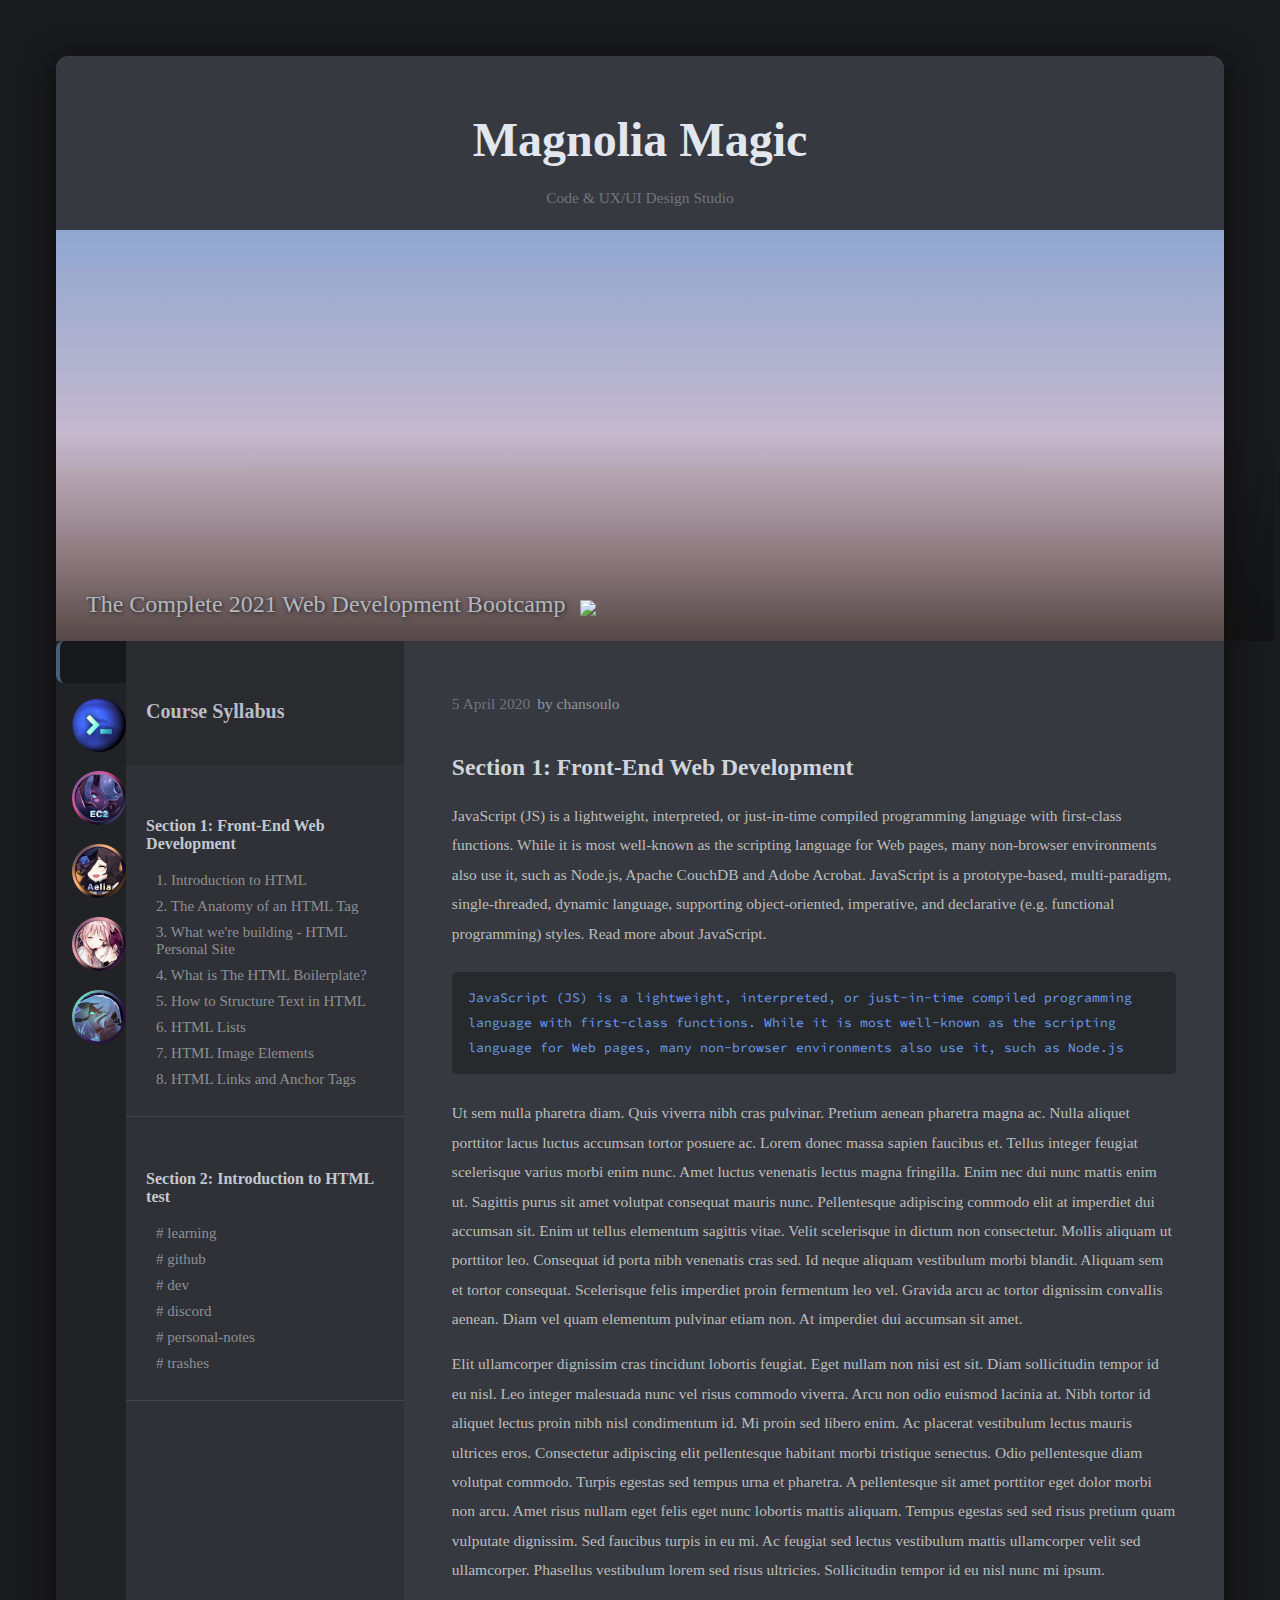
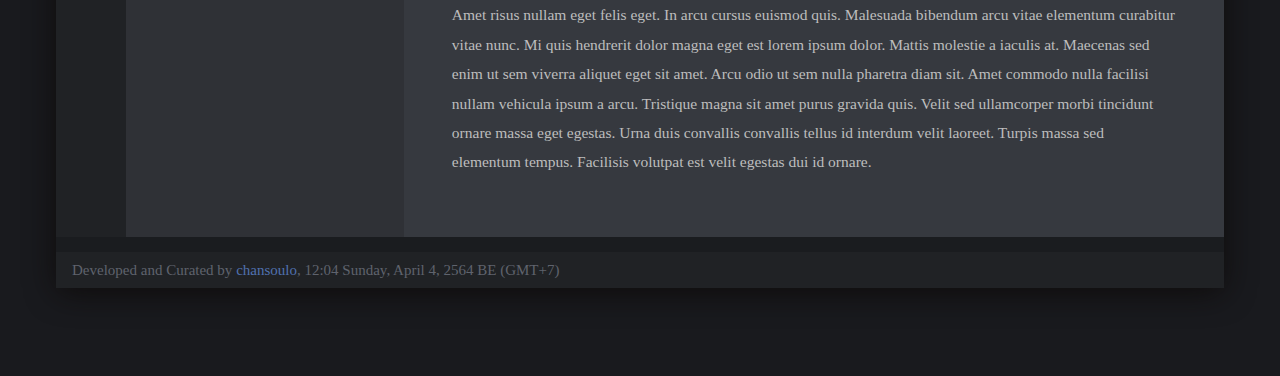
==== index.html @ be64bbb7 "Add initial files" ====
<!DOCTYPE html>
<html lang="en">
<head>
    <meta charset="UTF-8">
    <link rel="shortcut icon" href="images/soulo-pfp-12.png" type="image/x-icon">
    <title>Magnolia Magic – Code & Design Diary</title>

    <meta name="author" content="Chansoulo at www.soulocode.com">
    <!-- Search Engine -->
    <meta name="image" content="https://soulocode.github.io/soulocode/images/thumbnail.jpg">
    <!-- Schema.org for Google -->
    <meta itemprop="image" content="https://soulocode.github.io/soulocode/images/thumbnail.jpg">
    <!-- Open Graph (Facebook) -->
    <meta property="og:type" content="website">
    <meta property="og:url" content="https://soulocode.github.io/soulocode/">
    <meta property="og:title" content="SouloCode Webtech Ltd.">
    <meta property="og:description" content="Build A New World">
    <meta property="og:image" content="https://soulocode.github.io/soulocode/images/thumbnail.jpg">
    <!-- Twitter -->
    <meta property="twitter:card" content="summary_large_image">
    <meta property="twitter:url" content="https://soulocode.github.io/soulocode/">
    <meta property="twitter:title" content="SouloCode Webtech Ltd.">
    <meta property="twitter:description" content="Build A New World">
    <meta property="twitter:image" content="https://soulocode.github.io/soulocode/images/thumbnail.jpg">

    <!-- Bootstrap CSS -->
    <link href="https://cdn.jsdelivr.net/npm/bootstrap@5.0.0-beta2/dist/css/bootstrap.min.css" rel="stylesheet" integrity="sha384-BmbxuPwQa2lc/FVzBcNJ7UAyJxM6wuqIj61tLrc4wSX0szH/Ev+nYRRuWlolflfl" crossorigin="anonymous">
    <link rel="stylesheet" href="styles/styles.css">
</head>

<body>
<div class="body-bg">
    <div class="content-wrapper">
        <div class="content-header">
            <div class="header-info">
                <h1 class="brandname">Magnolia Magic</h1>
                <p class="developer">Code & UX/UI Design Studio</p>
            </div>
            <div class="containerr">
                <img src="images/headerwp-pink2.jpg" alt="" class="header-img image">
                <div class="overlay">
                    <h1 class="course-title">The Complete 2021 Web Development Bootcamp</h1>
                    <img src="images/check_green.png" class="verified-course">
                </div>
            </div>
            <link href="https://fonts.googleapis.com/css2?family=Source+Code+Pro:ital,wght@0,200;0,300;0,400;0,500;0,600;0,700;0,900;1,200;1,300;1,400;1,500;1,600;1,700;1,900&display=swap" rel="stylesheet">
        </div>

        <div class="content-row">
            <!-- === COLUMN 1 === -->
            <div class="">
                <div class="content-main">
                    <!-- === COLUMN ICONS === -->
                    <div class="col-server-listing">
                        <div class="server-listing-icon active">
                            <img src="images/chansoulo.png" alt="" class="content-icon">
                        </div>
                        <div class="server-listing-icon">
                            <img src="images/soulsymphony_logo2.png" alt="" class="content-icon">
                        </div>
                        <div class="server-listing-icon">
                            <img src="images/afkaeliana_logo__11.png" alt="" class="content-icon">
                        </div>
                        <div class="server-listing-icon">
                            <img src="images/aelia-ailea.png" alt="" class="content-icon">
                        </div>
                        <div class="server-listing-icon">
                            <img src="images/soulsymphony_1.png" alt="" class="content-icon">
                        </div>
                        <div class="server-listing-icon">
                            <img src="images/afkaeliana_logo__1.png" alt="" class="content-icon">
                        </div>
                    </div>
                    <!-- ### COLUMN INDEX ### -->
                    <div class="index">
                        <div class="index-title"><h4>Course Syllabus</h4></div>
                        <div class="index-section">
                            <div class="content-index-section-title">
                                <h5>Section 1: Front-End Web Development</h5>
                            </div>
                            <ul class="content-index-section-listing">
                                <li><a href="" class="topic-list-title">1. Introduction to HTML</a></li>
                                <li><a href="" class="topic-list-title">2. The Anatomy of an HTML Tag</a></li>
                                <li><a href="" class="topic-list-title">3. What we're building - HTML Personal Site</a></li>
                                <li><a href="" class="topic-list-title">4. What is The HTML Boilerplate?</a></li>
                                <li><a href="" class="topic-list-title">5. How to Structure Text in HTML</a></li>
                                <li><a href="" class="topic-list-title">6. HTML Lists</a></li>
                                <li><a href="" class="topic-list-title">7. HTML Image Elements</a></li>
                                <li><a href="" class="topic-list-title">8. HTML Links and Anchor Tags</a></li>
                            </ul>
                        </div>
                        <div class="index-section">
                            <div class="content-index-section-title">
                                <h5>Section 2: Introduction to HTML test</h5>
                            </div>
                            <ul class="content-index-section-listing">
                                <li><a href="" class="topic-list-title"># learning</a></li>
                                <li><a href="" class="topic-list-title"># github</a></li>
                                <li><a href="" class="topic-list-title"># dev</a></li>
                                <li><a href="" class="topic-list-title"># discord</a></li>
                                <li><a href="" class="topic-list-title"># personal-notes</a></li>
                                <li><a href="" class="topic-list-title"># trashes</a></li>
                            </ul>
                        </div>
                    </div>
                    <!-- ### COLUMN BODY ### -->
                    <div class="content-body">
                        <div style="
    display: flex;
    /* justify-content: space-between; */
">
                            <p style="
    margin-bottom: 1rem;
    color: #60656f;
    color: #666b75;
    color: #707580;
    font-weight: 400;
    margin-right: 7px;
">5 April 2020</p>
                            <p style="
    color: #91949c;
">
                                by chansoulo
                            </p><p>
                        </p></div>
                        <h2>Section 1: Front-End Web Development</h2>
                        <p>
                            JavaScript (JS) is a lightweight, interpreted, or just-in-time compiled programming language with first-class functions. While it is most well-known as the scripting language for Web pages, many non-browser environments also use it, such as Node.js, Apache CouchDB and Adobe Acrobat. JavaScript is a prototype-based, multi-paradigm, single-threaded, dynamic language, supporting object-oriented, imperative, and declarative (e.g. functional programming) styles. Read more about JavaScript.
                        </p>
                        <p style="
        background-color: #202225;
        background-color: #272a2d;
        /* border: 2px solid #17191b; */
        /* border: 1px solid #1c1f21; */
        border-radius: 5px;
        padding: 14px 16px;
        font-family: monospace;
        font-size: 13px;
        color: antiquewhite;
        color: #1be275;
            color: #00e266;
            color: #6bf389;
    color: #7289DA;
            color: #5e8be0;
                color: #6291ea;
                    color: #6b9af3;
        font-family: 'Source Code Pro', monospace;
        margin: 1.5rem 0;
        font-weight: 400;
    ">JavaScript (JS) is a lightweight, interpreted, or just-in-time compiled programming language with first-class functions. While it is most well-known as the scripting language for Web pages, many non-browser environments also use it, such as Node.js</p>
                        <p>Ut sem nulla pharetra diam. Quis viverra nibh cras pulvinar. Pretium aenean pharetra magna ac. Nulla aliquet porttitor lacus luctus accumsan tortor posuere ac. Lorem donec massa sapien faucibus et. Tellus integer feugiat scelerisque varius morbi enim nunc. Amet luctus venenatis lectus magna fringilla. Enim nec dui nunc mattis enim ut. Sagittis purus sit amet volutpat consequat mauris nunc. Pellentesque adipiscing commodo elit at imperdiet dui accumsan sit. Enim ut tellus elementum sagittis vitae. Velit scelerisque in dictum non consectetur. Mollis aliquam ut porttitor leo. Consequat id porta nibh venenatis cras sed. Id neque aliquam vestibulum morbi blandit. Aliquam sem et tortor consequat. Scelerisque felis imperdiet proin fermentum leo vel. Gravida arcu ac tortor dignissim convallis aenean. Diam vel quam elementum pulvinar etiam non. At imperdiet dui accumsan sit amet.</p>
                        <p>Elit ullamcorper dignissim cras tincidunt lobortis feugiat. Eget nullam non nisi est sit. Diam sollicitudin tempor id eu nisl. Leo integer malesuada nunc vel risus commodo viverra. Arcu non odio euismod lacinia at. Nibh tortor id aliquet lectus proin nibh nisl condimentum id. Mi proin sed libero enim. Ac placerat vestibulum lectus mauris ultrices eros. Consectetur adipiscing elit pellentesque habitant morbi tristique senectus. Odio pellentesque diam volutpat commodo. Turpis egestas sed tempus urna et pharetra. A pellentesque sit amet porttitor eget dolor morbi non arcu. Amet risus nullam eget felis eget nunc lobortis mattis aliquam. Tempus egestas sed sed risus pretium quam vulputate dignissim. Sed faucibus turpis in eu mi. Ac feugiat sed lectus vestibulum mattis ullamcorper velit sed ullamcorper. Phasellus vestibulum lorem sed risus ultricies. Sollicitudin tempor id eu nisl nunc mi ipsum.</p>
                        <p>Amet risus nullam eget felis eget. In arcu cursus euismod quis. Malesuada bibendum arcu vitae elementum curabitur vitae nunc. Mi quis hendrerit dolor magna eget est lorem ipsum dolor. Mattis molestie a iaculis at. Maecenas sed enim ut sem viverra aliquet eget sit amet. Arcu odio ut sem nulla pharetra diam sit. Amet commodo nulla facilisi nullam vehicula ipsum a arcu. Tristique magna sit amet purus gravida quis. Velit sed ullamcorper morbi tincidunt ornare massa eget egestas. Urna duis convallis convallis tellus id interdum velit laoreet. Turpis massa sed elementum tempus. Facilisis volutpat est velit egestas dui id ornare.</p>
                        <br>
                    </div>
                </div>
            </div>
        </div>

        <div class="footer">
            <p class="site-creator">
                Developed and Curated by <a href="chanyasoftsoul.html">chansoulo</a>,
                12:04 Sunday, April 4, 2564 BE (GMT+7)
            </p>
        </div>
    </div>
</div>

<script src="https://cdn.jsdelivr.net/npm/bootstrap@5.0.0-beta2/dist/js/bootstrap.bundle.min.js" integrity="sha384-b5kHyXgcpbZJO/tY9Ul7kGkf1S0CWuKcCD38l8YkeH8z8QjE0GmW1gYU5S9FOnJ0" crossorigin="anonymous"></script>

</body>
</html>
---- styles/styles.css ----
:root {
    --default: #7289da;
    --default-light: #879add;
    --grey: #2c2f33;
    --grey-dark: #23272a;

    --blck: #202225;
    --blck-dark: #141517;
    --blck-medium: #2f3136;
    --blck-light: #36393f;
    --blck-lighter: #3e4148;
    --blck-lightest: #4c4f58;

    --blue1: #3c4b6a;
    --blue2: #324367;

    --blck-rgba: rgba(32, 34, 37 , 1);
    --blck-dark-rgba: rgba(20, 21, 23, 1);
    --blck-medium-rgba: rgba(47, 49, 54, 1);
    --blck-light-rgba: rgba(54, 57, 63, 1);
}

*. *::before, *::after {
    box-sizing: border-box;
}

body {
    background-color: var(--blck-lightest);
    background-color: #3c3f48;
    background-color: #191a1e;
}

.body-bg {
    background-position: center;
    background-repeat: no-repeat;
    background-attachment: fixed;
    background-size: cover;
    padding: 3rem;
}
.body-bg::before {
    content: "";
    width: 100%;
    height: 100%;
    background-image: linear-gradient(red, yellow);
}


.h1, h1 {
    font-size: 3rem;
    margin-bottom: .05rem;
    color: white;
    color: #c3c8d2;
}
.h2, h2 {
    font-size: 1.475rem;
    margin-bottom: 1.25rem;
    color: #d0d4dc;
}
.h5, h5 {
    color: #c3c8d2;
    font-size: 1rem;
    margin-bottom: .75rem;
}
p {
    color: #bdbdbd;
    line-height: 1.9;
    margin-bottom: .625rem;
    font-size: 15.5px;
}
a {
    color: #6b9af3;
    cursor: pointer;
    text-decoration: none;
}
a:hover {
    color: #5580d2;
}
ol, ul {
    padding-left: 0;
    margin-bottom: 0;
}


.content-wrapper {
    background-color: var(--blck-medium);
    background-color: rgb(47 49 54 / 98%);
    background-color: rgb(35 37 41 / 98%);
    background-color: rgb(220 223 228 / 98%);
    background-color: #131517;
    background-color: #1a1c1f;
    box-shadow: 0 5px 30px rgba(12, 9, 7, .8);
    /*border: 1px solid #41444c;*/
    /*border: 1px solid #3b3e46;*/
    /*border: 2px solid #f2f4f7;*/
    /*border: 2px solid #e2e4e6;*/
    border-radius: 12px;
    width: 100%;
    max-width: 1440px;
    margin: 0 auto 2rem ;

}
.content-header {
    text-align: center;
    background-color: #36393f;
    border-radius: 12px 12px 0 0;
}
.header-info {
    padding: 1.5rem 1.85rem 0.5rem;
}
.content-header .brandname {
    color: #7289DA;
    color: #5e8be0;
    color: #5e85e0;
    color: #7a9dec;
    color: #6b6e73;
    color: #e2e6ee;
}
.header-img {
    width: 100%;
}
.header-img::after {
    content: "";
    background-image: linear-gradient(to bottom, rgba(0,0,0,.5), rgba(0,0,0,.2));
    width: 100%;
    height: 100%;
    z-index: 2;
    position: absolute;
}
.content-row {
    display: flex;
    width: 100%;
}
.col-server-listing, .col-topics, .col-content {
    display: inline-block;
    padding: 10px;
}
.col-server-listing{
    background-color: var(--blck);
    padding: 2rem 1rem;
    padding: 2rem 0 0;
    padding: 0;
    text-align: center;
    width: 6%;
}
.server-listing-icon {
    cursor: pointer;
    padding: 0 16px;
    margin-bottom: 15px;
    transition: border-left-color .3s ease;
    /*padding-left: 12px;*/
    /*margin-left: 4px;*/
}
.server-listing-icon:hover {
    border-left: 4px solid #6291ea;
    border-radius: 6px;
    padding-left: 12px;
}
.server-listing-icon.active{
    border-left: 3px solid white;
    border-left: 4px solid #656c73;
    border-left: 4px solid #6291ea;
    border-left: 4px solid #4f6794;
    border-left: 4px solid #4c5c7b;
    padding-left: 12px;
    border-radius: 8px 0 0 8px;
    background-color: #191a1e;
    background-color: #17181b;
    padding-top: 12px;
    padding-bottom: 12px;
    /*background-color: #131316;*/
}
.server-listing-icon.active:hover {
    border-left: 4px solid #6291ea;
}
.content-icon {
    width: 54px;
}
.content-main {
    display: flex;
    /*width: 100%;*/
}
.header-content-title {
    /*border-bottom: 1px solid #43474e;*/
    background-color: #2f3136;
    background-color: var(--blck);
    background-color: #1a1c1e;
    padding: 1.25rem 1rem;
    padding: .5rem 1rem 1.5rem;
    /*border-bottom: 2px solid #3c3f46;*/
    /*border-bottom: 2px solid #36393f;*/
}
.content-main-title {
    color: white;
    font-size: 1.625rem;
}
.index {
    background-color: var(--blck-medium);
    /*padding: 2rem 1.25rem;*/
    width: 28%;
}
.index-section {
    border-bottom: 1px solid #43474e;
    padding: 26px 1.25rem 22px;
}
.index-title {
    background-color: rgb(32 34 37 / 40%);
    color: #d0d4dc;
    color: #b9bdc5;
    padding: 2rem 1.25rem .9375rem;
}
.index-title h4 {
    font-size: 1.25rem;
}
.course-members {
    background-color: var(--blck-medium);
    padding: 2rem 1.25rem;
    width: 18%;
}
.content-body {
    background-color: var(--blck-light);
    padding: 2rem 3rem;
    width: 73%;
}
.index-section:first-child {
    padding-top: 0;
}
.content-index-section-listing li {
    list-style-type: none;
    margin-bottom: .125rem;
}
.topic-list-title {
    color: #8c9095;
    display: inline-block;
    padding: 3px 0 4px 10px;
    width: 100%;
    cursor: pointer;
    font-size: 15px;
}
.topic-list-title:hover {
    color: #d7d8d9;
    /*background-color: #2e3034;*/
    /*background-color: #36383e;*/
    /*background-color: rgb(38 40 43 / 50%);*/
    /*border-radius: 4px;*/
    /*cursor: pointer;*/
}

.course-member-title {
    margin-bottom: 1.5rem;
}
.course-member-group {
    font-size: 12px;
    color: #888c92;
    text-transform: uppercase;
    margin-bottom: 10px;
    font-weight: 600;
}
.server-member-listing {
    margin-bottom: 26px;
}
.server-member-listing li {
    list-style-type: none;
    margin-bottom: 10px;
}
.course-member {
    display: flex;
    align-items: center;
}
.course-member-avatar {
    border-radius: 50%;
    height: fit-content;
    margin-right: 10px;
    width: 38px;
}
.course-member-avatar.bot {
    background-color: #e2e2e2;
    background-color: var(--blck);
}
.course-member-info {
    margin-top: -4px;
}
.course-member-name {
    font-size: 15px;
    color: #8c9095;
    /*font-weight: 300;*/
}
.course-member-status {
    display: block;
    color: #84878c;
    font-size: 11px;
    margin-top: -2px;
}
.course-member-offline {
    opacity: .4;
}
.aelia-color { color: #58fdc4; }
.bot-color { color: #5e85e0; color: #7099f9; }
.elon-color { color: #ef4d4d; }
.warren-color { color: #78aefd; color: #e4ab88; color: #e4b788; color: #c5a582; }
/*.bill-color { color: #e6bc87; }*/
.bot-member-status {
    background-color: #5e85e0;
    /* background-color: #698cde; */
    color: white;
    padding: 1px 5px;
    border-radius: 2px;
    font-size: 9px;
    text-transform: uppercase;
}


.containerr {
    position: relative;
    width: 100%;
}
.image {
    display: block;
    width: 100%;
    height: auto;
}
.overlay {
    position: absolute;
    bottom: 0;
    width: 100%;
    transition: .5s ease;
    height: 40%;
    background-image: linear-gradient(0deg, rgb(16 16 16 / 70%), transparent);
    display: flex;
    align-items: flex-end;
    justify-content: flex-start;
    padding: 20px 20px 23px 30px;
}
.course-title {
    color: #b3b7bd;
    font-size: 24px;
    font-weight: 500;
    text-align: center;
    text-shadow: 1px 1px 4px #1a1c1e;
}
.verified-course {
    width: 22px;
    margin-left: 14px;
    padding-bottom: 2px;
}

/*========== Footer ==========*/
.footer {
    background-color: #292b2f;
    background-color: var(--blck);
}
.footer a {
    color: #5077c1;
    color: #5071af;
}
.footer a:hover {
    color: #5d81c5;
}
.site-creator {
    color: #747a88;
    color: #5f636d;
    font-size: 15px;
    padding: 0.25rem 1rem;
}
.developer {
    color: #747984;
    color: #8193bb;
    color: #7d89a5;
    color: #505358;
    color: #71757c;
}

.main-content-body {
    display: flex;
}
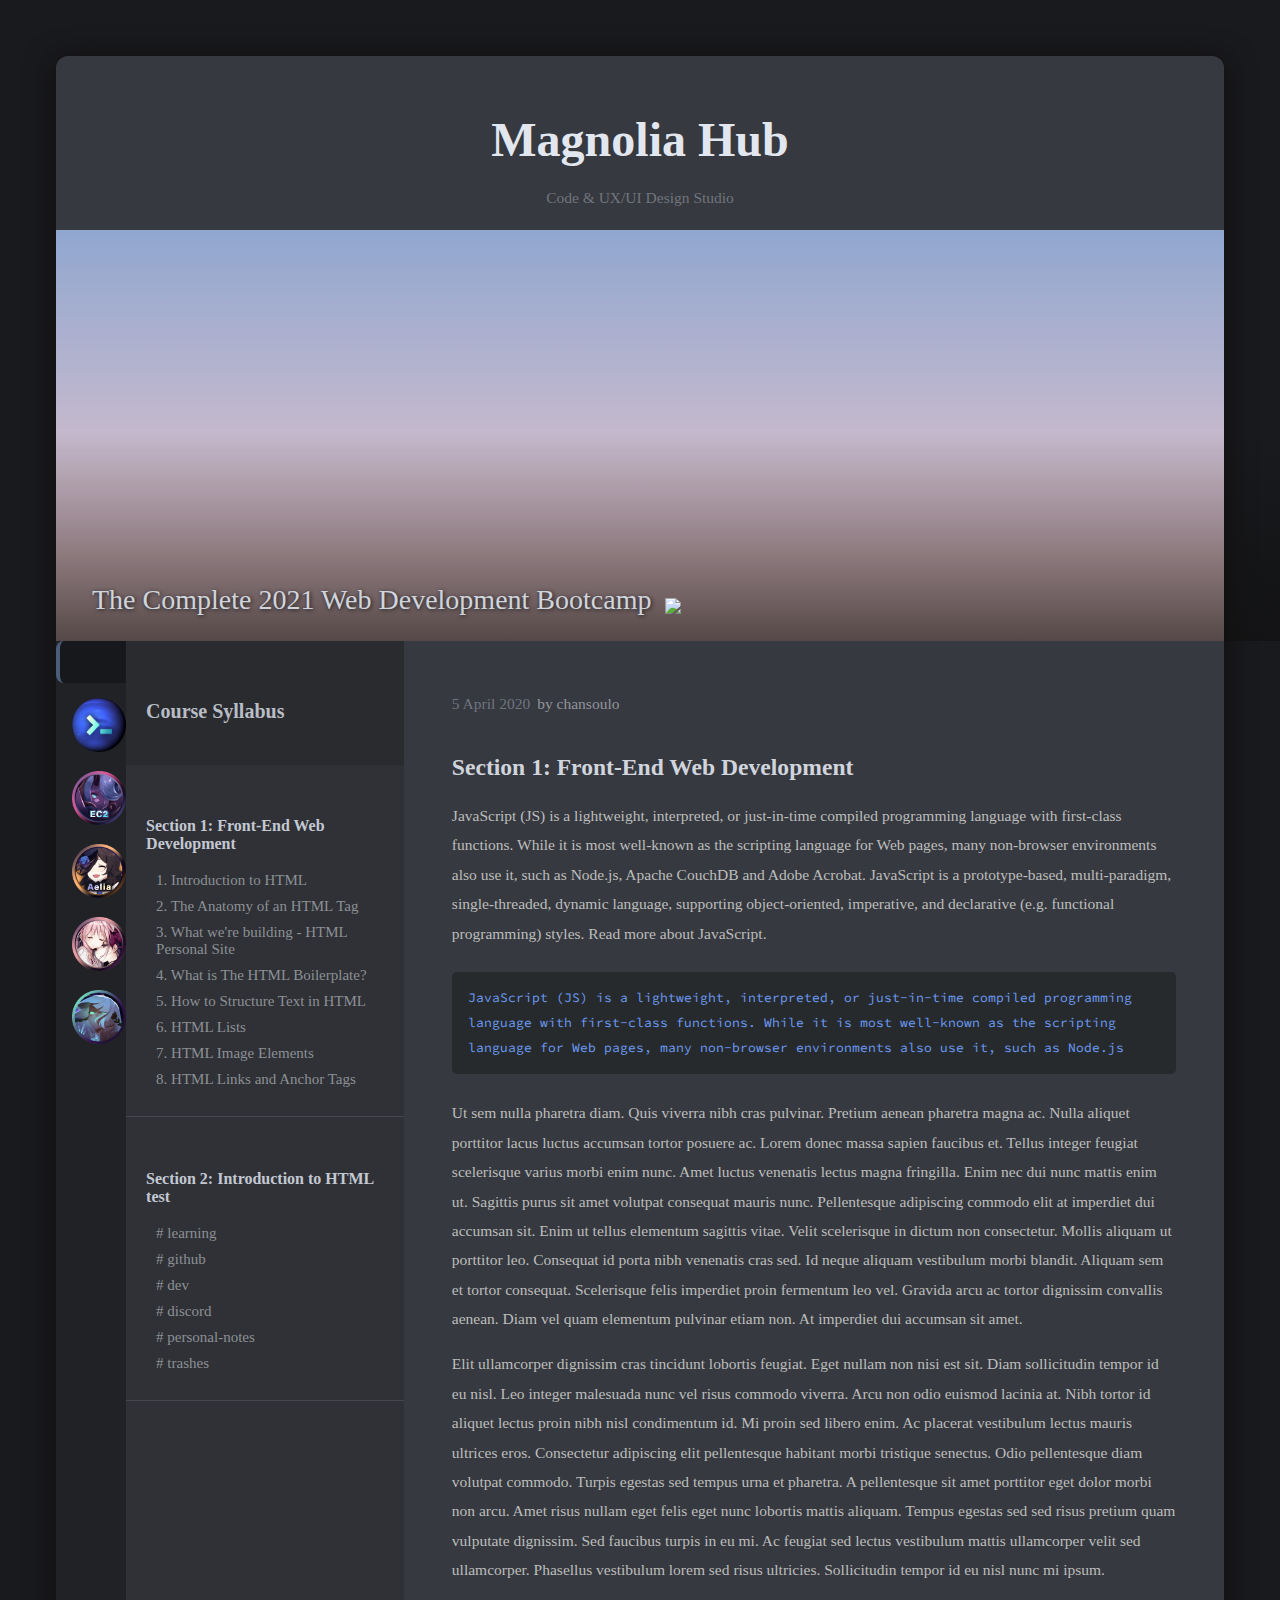
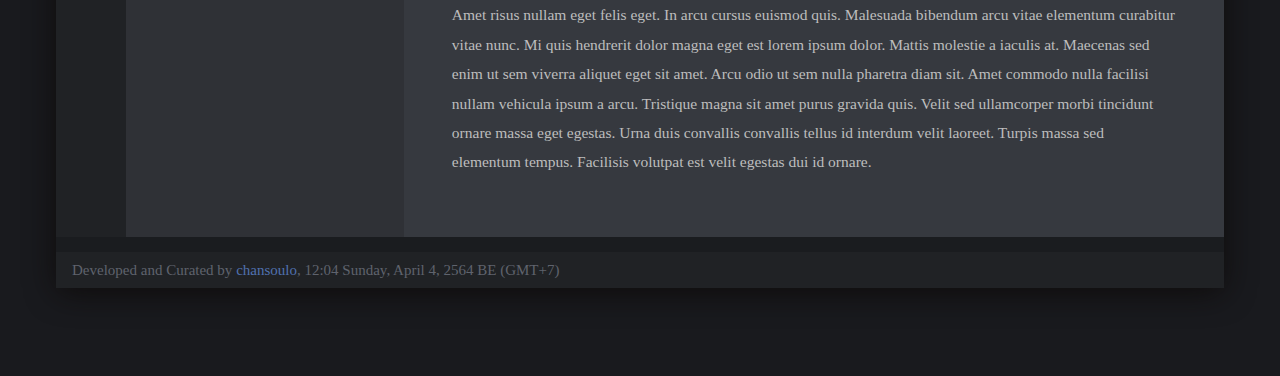
==== commit 05232ad7: "update files" ====
--- a/index.html
+++ b/index.html
@@ -3,7 +3,7 @@
 <head>
     <meta charset="UTF-8">
     <link rel="shortcut icon" href="images/soulo-pfp-12.png" type="image/x-icon">
-    <title>Magnolia Magic – Code & Design Diary</title>
+    <title>Magnolia Hub – Code & Design Diary</title>
 
     <meta name="author" content="Chansoulo at www.soulocode.com">
     <!-- Search Engine -->
@@ -33,7 +33,7 @@
     <div class="content-wrapper">
         <div class="content-header">
             <div class="header-info">
-                <h1 class="brandname">Magnolia Magic</h1>
+                <h1 class="brandname">Magnolia Hub</h1>
                 <p class="developer">Code & UX/UI Design Studio</p>
             </div>
             <div class="containerr">
--- a/styles/styles.css
+++ b/styles/styles.css
@@ -328,17 +328,17 @@
     display: flex;
     align-items: flex-end;
     justify-content: flex-start;
-    padding: 20px 20px 23px 30px;
+    padding: 20px 20px 25px 36px;
 }
 .course-title {
-    color: #b3b7bd;
-    font-size: 24px;
+    color: #d0d4dc;
+    font-size: 28px;
     font-weight: 500;
     text-align: center;
     text-shadow: 1px 1px 4px #1a1c1e;
 }
 .verified-course {
-    width: 22px;
+    width: 24px;
     margin-left: 14px;
     padding-bottom: 2px;
 }
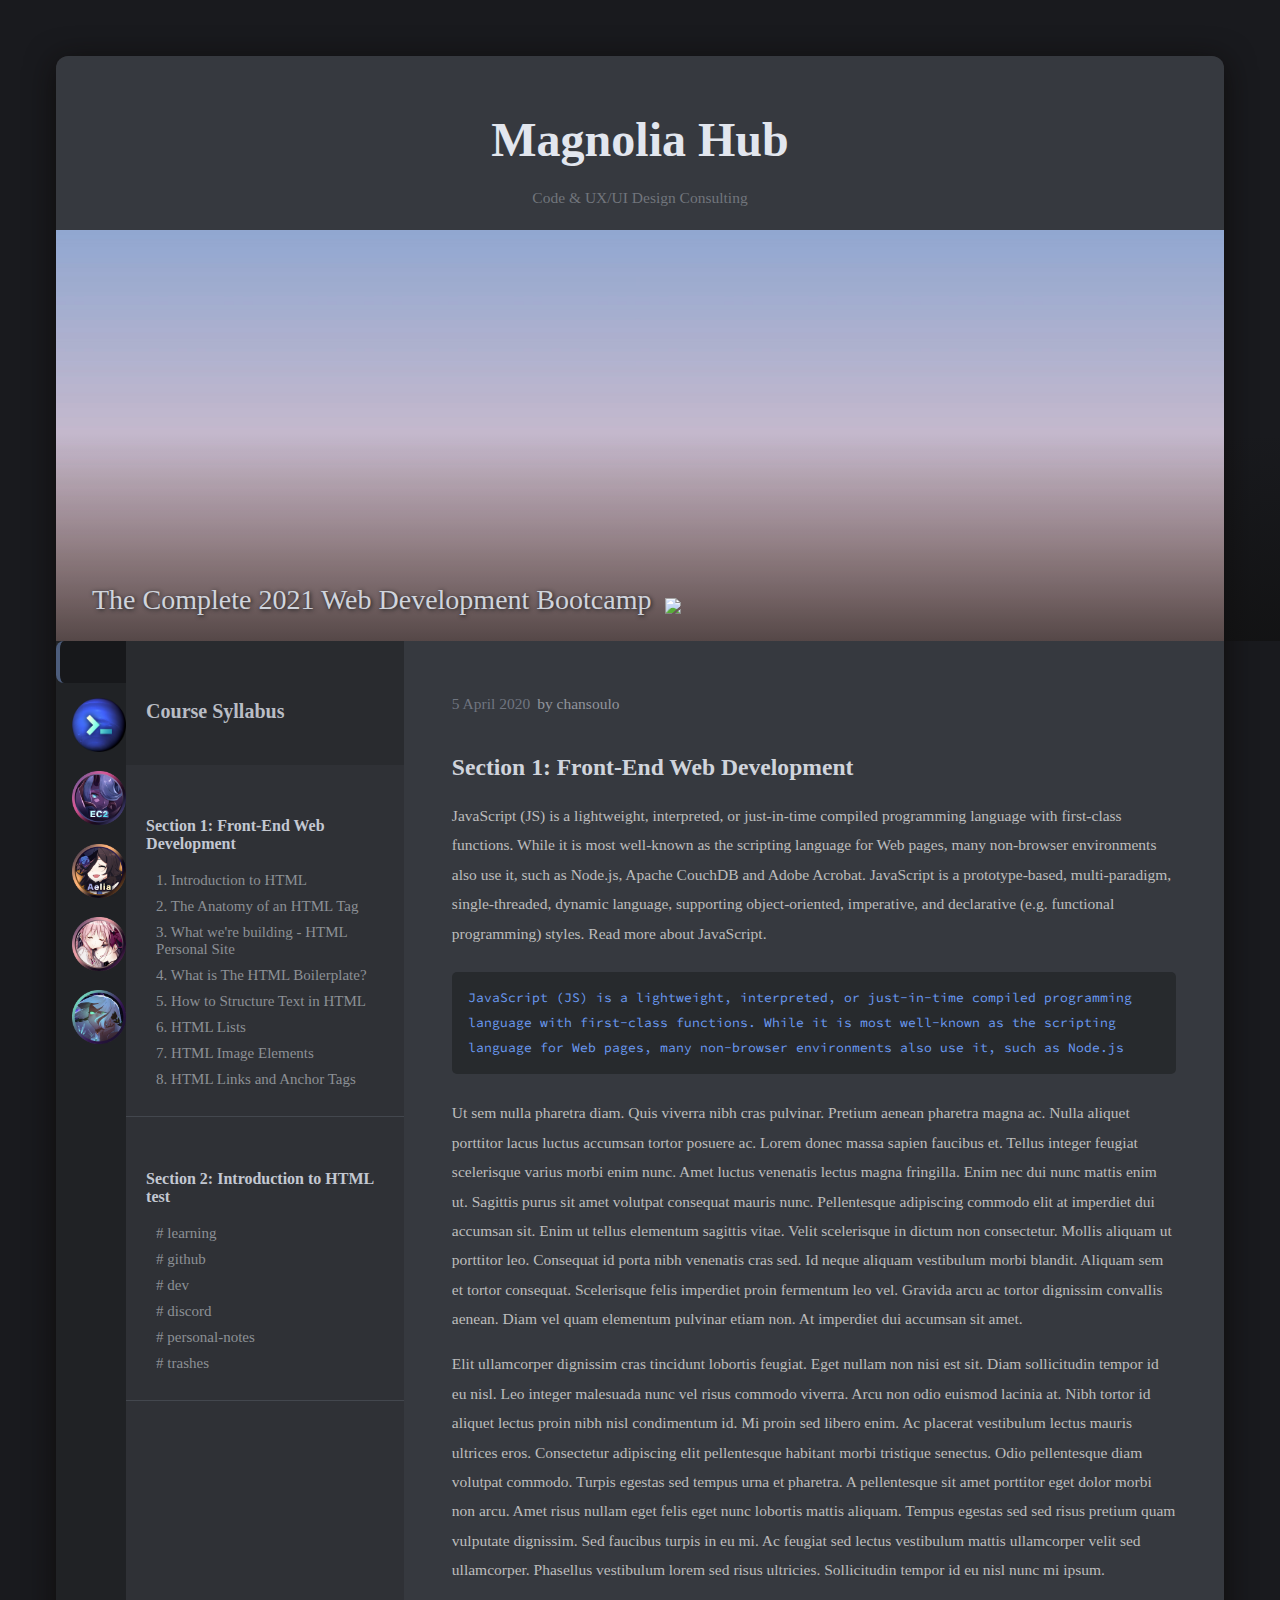
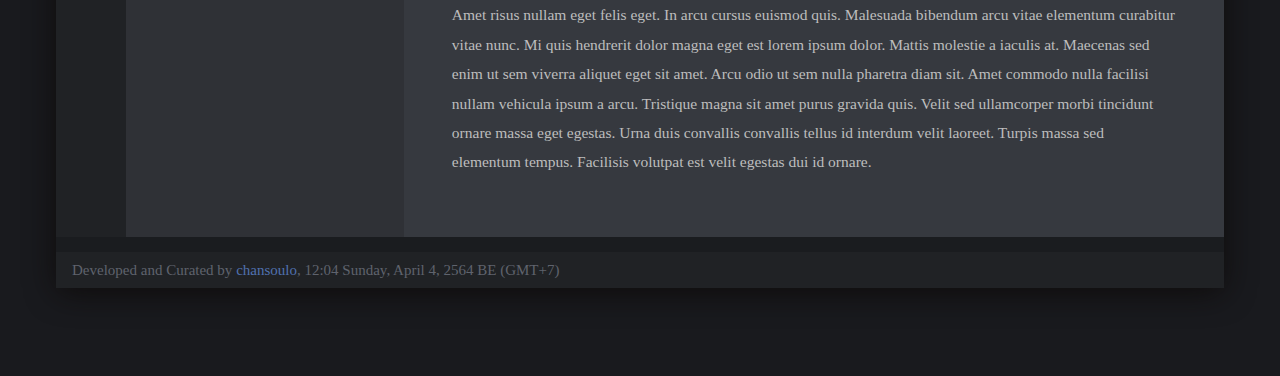
==== commit ef97a139: "update files" ====
--- a/index.html
+++ b/index.html
@@ -34,7 +34,7 @@
         <div class="content-header">
             <div class="header-info">
                 <h1 class="brandname">Magnolia Hub</h1>
-                <p class="developer">Code & UX/UI Design Studio</p>
+                <p class="developer">Code & UX/UI Design Consulting</p>
             </div>
             <div class="containerr">
                 <img src="images/headerwp-pink2.jpg" alt="" class="header-img image">
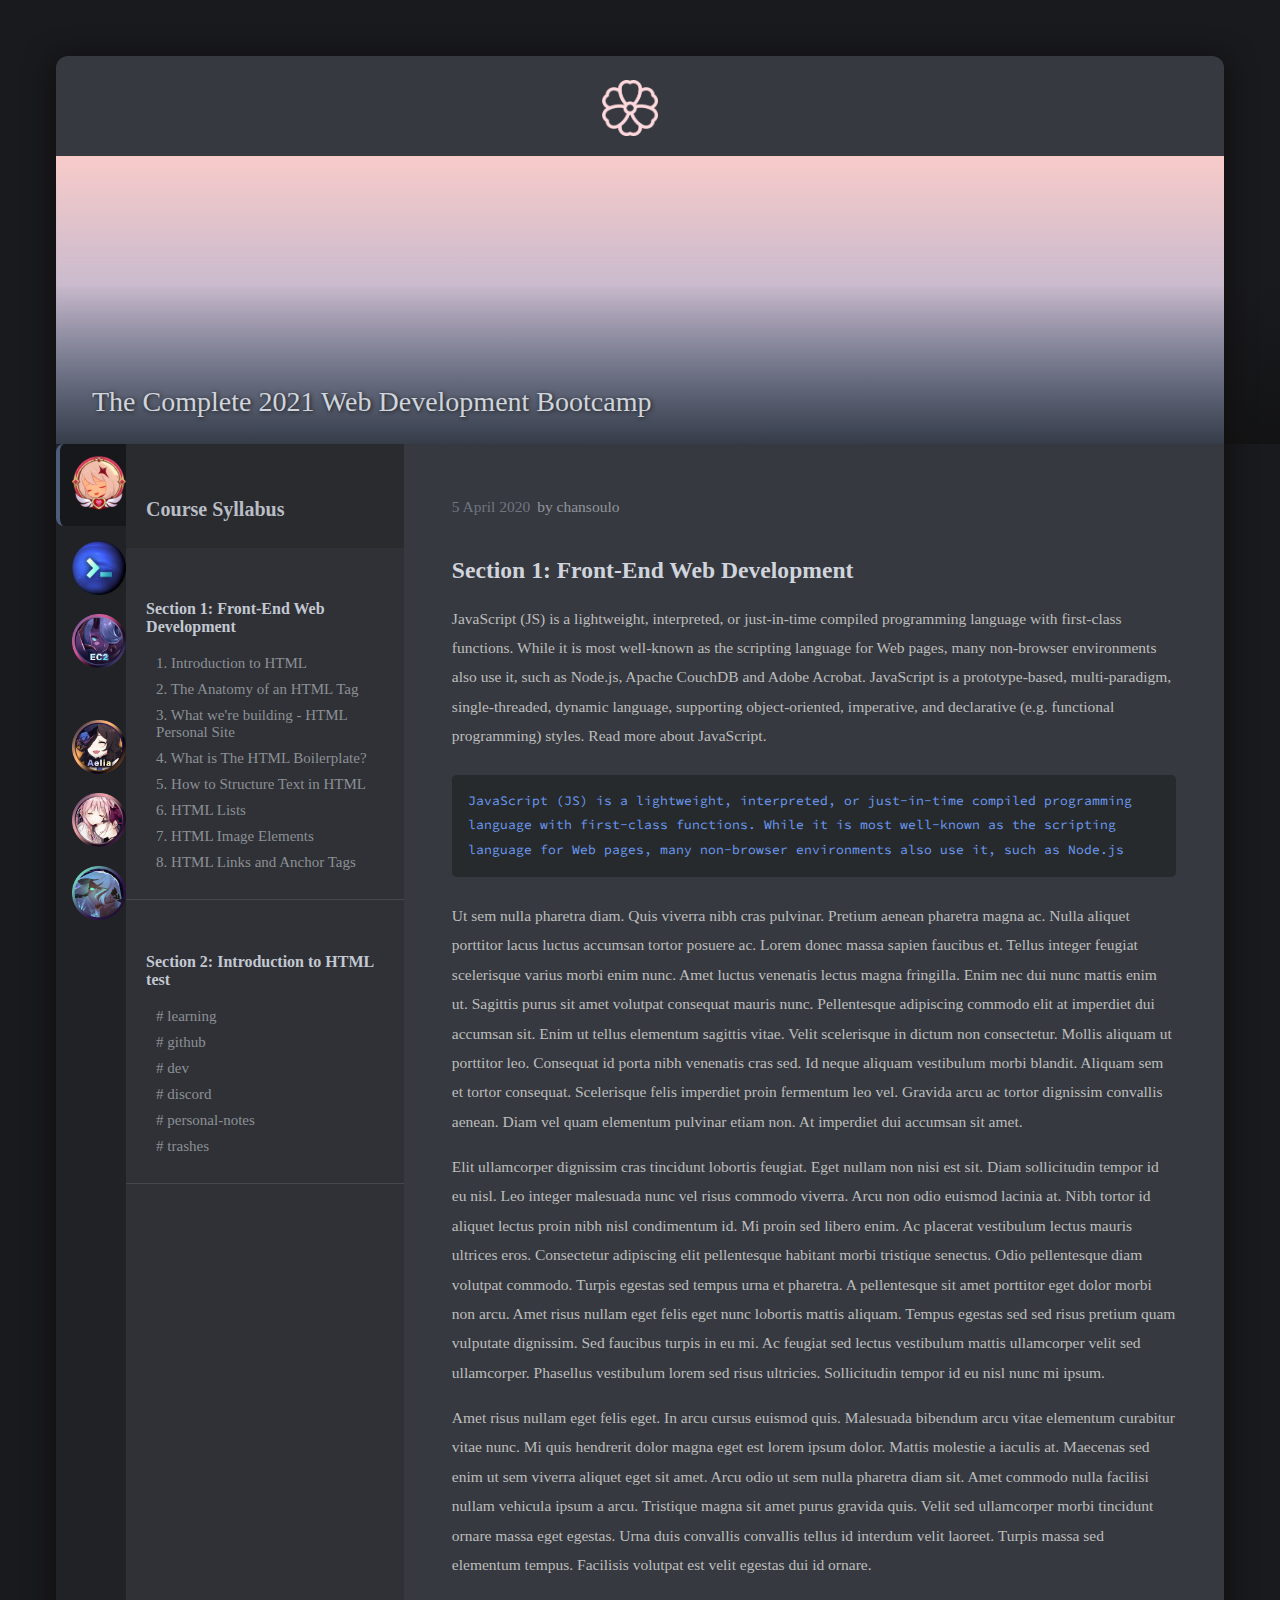
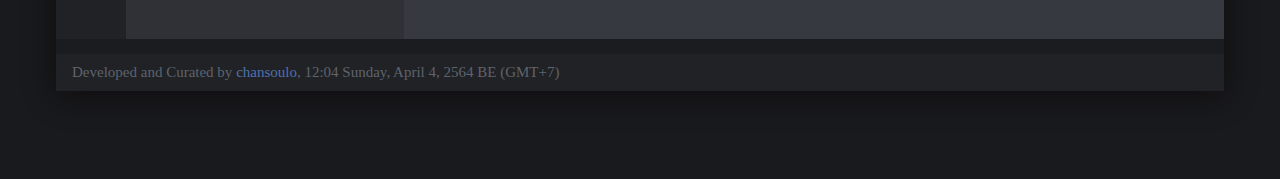
==== commit 91b9a9ae: "update files" ====
--- a/index.html
+++ b/index.html
@@ -33,14 +33,17 @@
     <div class="content-wrapper">
         <div class="content-header">
             <div class="header-info">
-                <h1 class="brandname">Magnolia Hub</h1>
-                <p class="developer">Code & UX/UI Design Consulting</p>
+                <img src="images/magnolia-icon-pink.png" alt="" width="56px" height="56px" style="margin-right: 20px">
+<!--                <div>-->
+<!--                    <h1 class="brandname">Magnolia Hub</h1>-->
+<!--                    <p class="developer">Development & UX/UI Design Consulting</p>-->
+<!--                </div>-->
             </div>
             <div class="containerr">
-                <img src="images/headerwp-pink2.jpg" alt="" class="header-img image">
+                <img src="images/headerwp-pink1.jpg" alt="" class="header-img image">
                 <div class="overlay">
                     <h1 class="course-title">The Complete 2021 Web Development Bootcamp</h1>
-                    <img src="images/check_green.png" class="verified-course">
+<!--                    <img src="images/check_green.png" class="verified-course">-->
                 </div>
             </div>
             <link href="https://fonts.googleapis.com/css2?family=Source+Code+Pro:ital,wght@0,200;0,300;0,400;0,500;0,600;0,700;0,900;1,200;1,300;1,400;1,500;1,600;1,700;1,900&display=swap" rel="stylesheet">
@@ -53,13 +56,16 @@
                     <!-- === COLUMN ICONS === -->
                     <div class="col-server-listing">
                         <div class="server-listing-icon active">
-                            <img src="images/chansoulo.png" alt="" class="content-icon">
+                            <img src="images/magnolia.gif" alt="" class="content-icon">
                         </div>
                         <div class="server-listing-icon">
                             <img src="images/soulsymphony_logo2.png" alt="" class="content-icon">
                         </div>
                         <div class="server-listing-icon">
                             <img src="images/afkaeliana_logo__11.png" alt="" class="content-icon">
+                        </div>
+                        <div class="server-listing-icon">
+                            <img src="images/chansoulo.png" alt="" class="content-icon">
                         </div>
                         <div class="server-listing-icon">
                             <img src="images/aelia-ailea.png" alt="" class="content-icon">
--- a/styles/styles.css
+++ b/styles/styles.css
@@ -50,6 +50,8 @@
     margin-bottom: .05rem;
     color: white;
     color: #c3c8d2;
+    color: #ffd9de;
+    /*color: #b1b2ce;*/
 }
 .h2, h2 {
     font-size: 1.475rem;
@@ -105,7 +107,9 @@
     border-radius: 12px 12px 0 0;
 }
 .header-info {
-    padding: 1.5rem 1.85rem 0.5rem;
+    padding: 1.5rem 1.85rem 1.25rem;
+    display: flex;
+    justify-content: center;
 }
 .content-header .brandname {
     color: #7289DA;
@@ -136,8 +140,8 @@
 }
 .col-server-listing{
     background-color: var(--blck);
-    padding: 2rem 1rem;
-    padding: 2rem 0 0;
+    /*padding: 2rem 1rem;*/
+    /*padding: 2rem 0 0;*/
     padding: 0;
     text-align: center;
     width: 6%;
@@ -163,7 +167,7 @@
     border-left: 4px solid #4c5c7b;
     padding-left: 12px;
     border-radius: 8px 0 0 8px;
-    background-color: #191a1e;
+    /*background-color: #191a1e;*/
     background-color: #17181b;
     padding-top: 12px;
     padding-bottom: 12px;
@@ -181,10 +185,10 @@
 }
 .header-content-title {
     /*border-bottom: 1px solid #43474e;*/
-    background-color: #2f3136;
-    background-color: var(--blck);
+    /*background-color: #2f3136;*/
+    /*background-color: var(--blck);*/
     background-color: #1a1c1e;
-    padding: 1.25rem 1rem;
+    /*padding: 1.25rem 1rem;*/
     padding: .5rem 1rem 1.5rem;
     /*border-bottom: 2px solid #3c3f46;*/
     /*border-bottom: 2px solid #36393f;*/
@@ -204,12 +208,13 @@
 }
 .index-title {
     background-color: rgb(32 34 37 / 40%);
-    color: #d0d4dc;
+    /*color: #d0d4dc;*/
     color: #b9bdc5;
-    padding: 2rem 1.25rem .9375rem;
+    padding: 27px 20px;
 }
 .index-title h4 {
     font-size: 1.25rem;
+    margin-bottom: 0;
 }
 .course-members {
     background-color: var(--blck-medium);
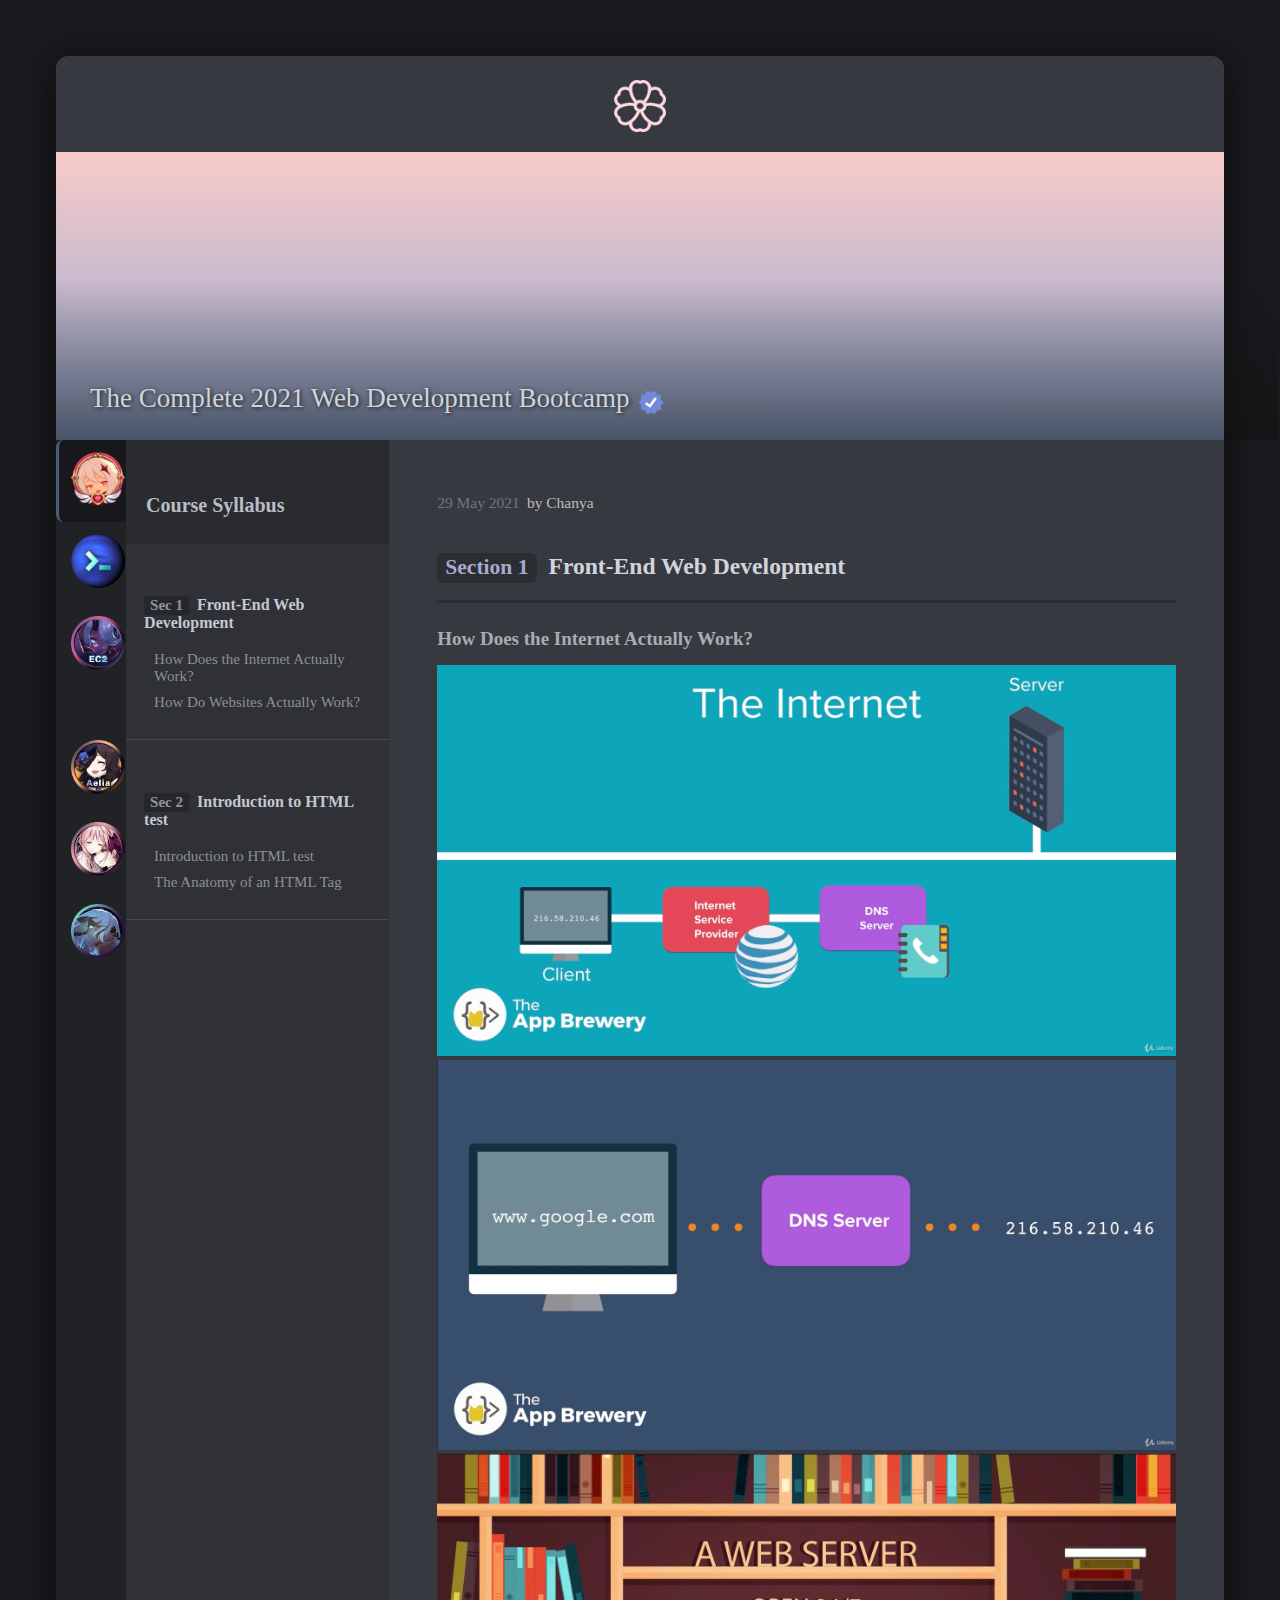
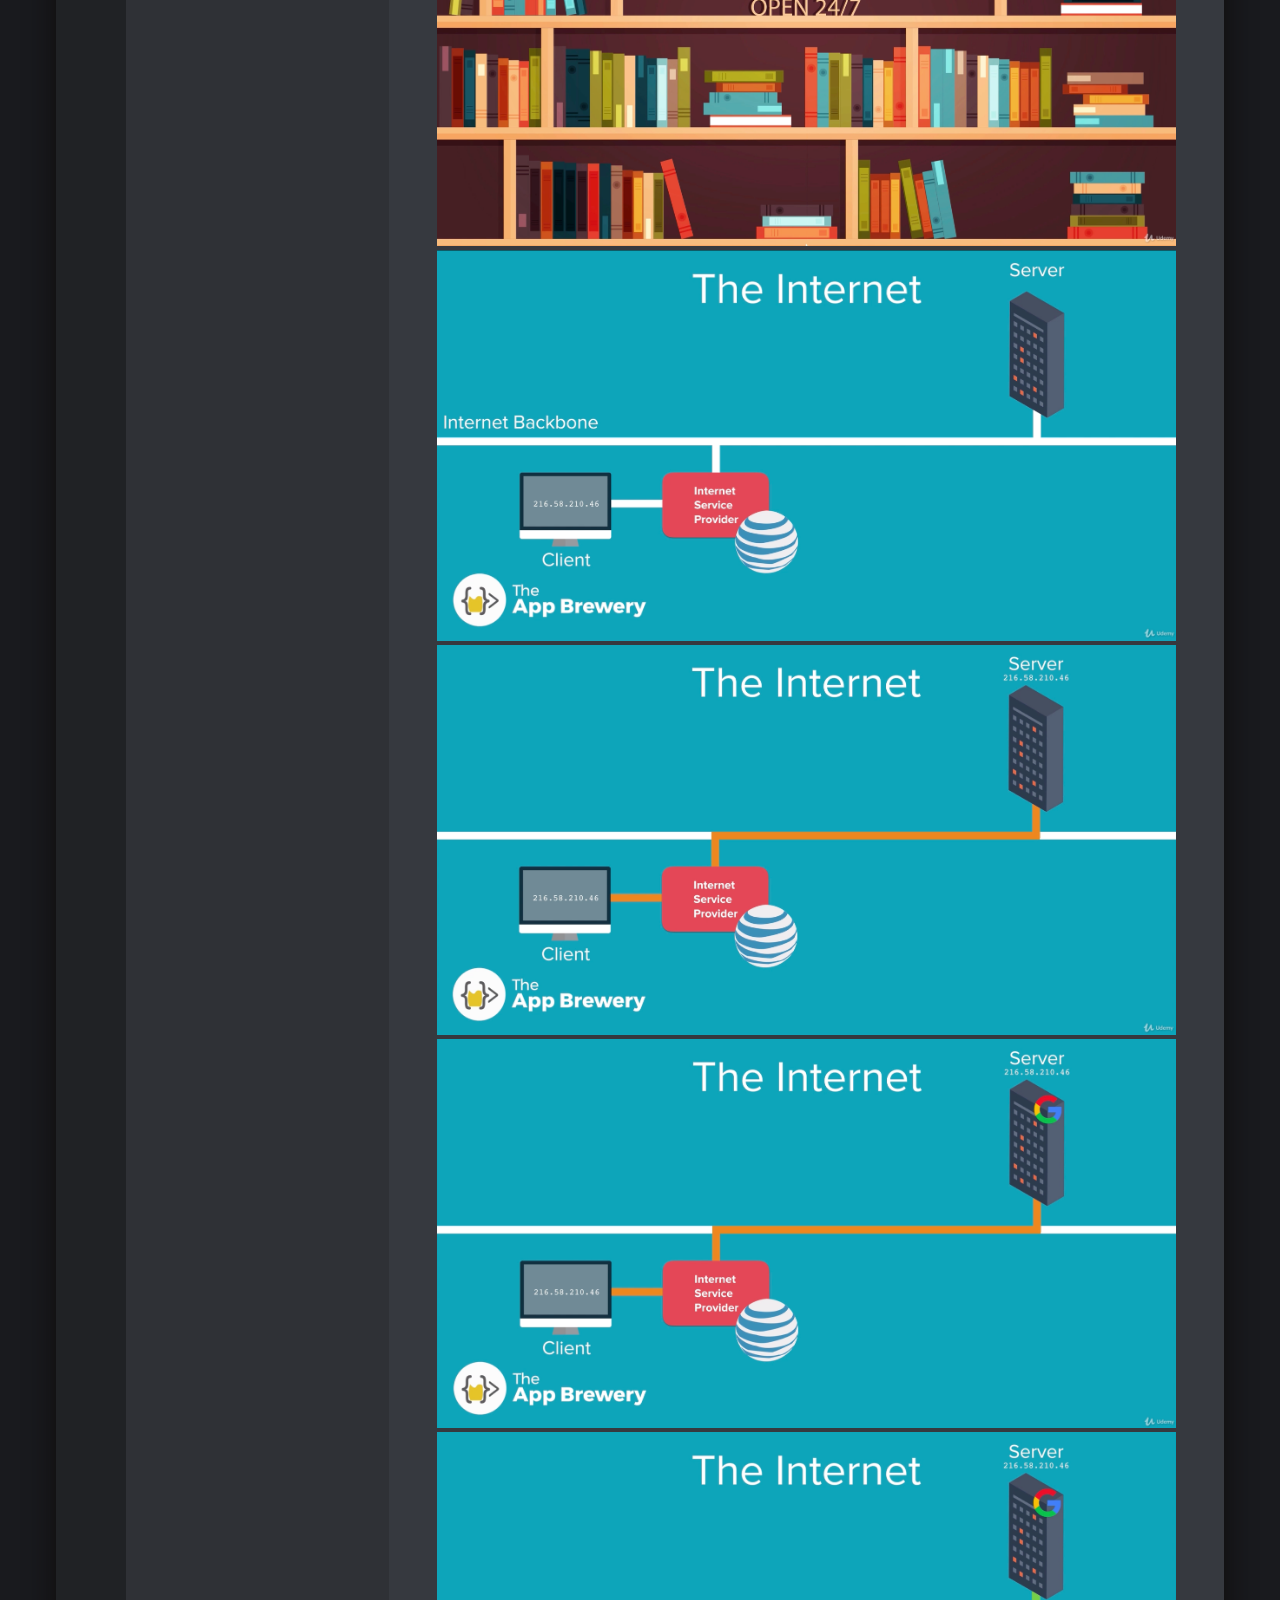
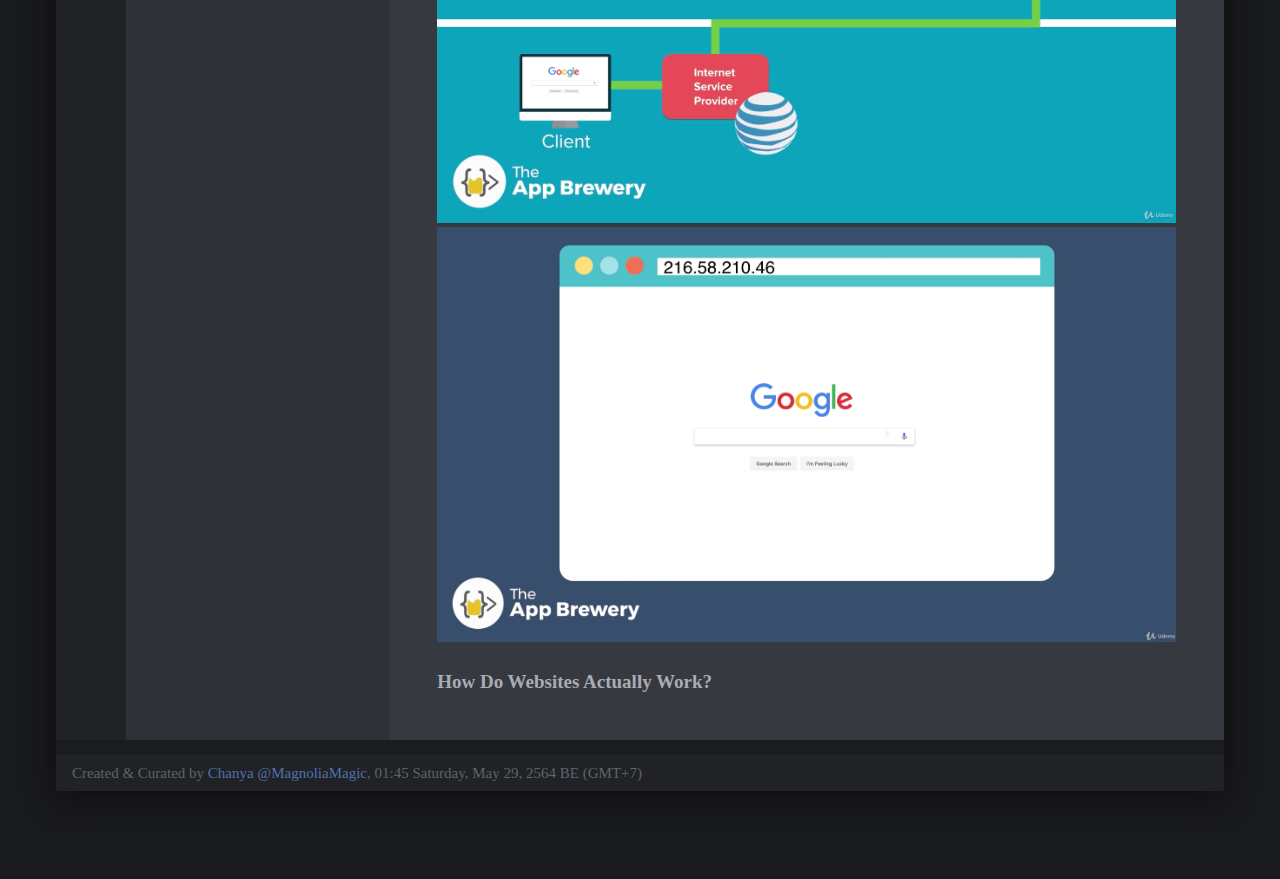
==== commit 054dcb90: "clean up files and organize web structure" ====
--- a/index.html
+++ b/index.html
@@ -2,20 +2,20 @@
 <html lang="en">
 <head>
     <meta charset="UTF-8">
-    <link rel="shortcut icon" href="images/soulo-pfp-12.png" type="image/x-icon">
-    <title>Magnolia Hub – Code & Design Diary</title>
 
-    <meta name="author" content="Chansoulo at www.soulocode.com">
     <!-- Search Engine -->
     <meta name="image" content="https://soulocode.github.io/soulocode/images/thumbnail.jpg">
+
     <!-- Schema.org for Google -->
     <meta itemprop="image" content="https://soulocode.github.io/soulocode/images/thumbnail.jpg">
+
     <!-- Open Graph (Facebook) -->
     <meta property="og:type" content="website">
     <meta property="og:url" content="https://soulocode.github.io/soulocode/">
     <meta property="og:title" content="SouloCode Webtech Ltd.">
     <meta property="og:description" content="Build A New World">
     <meta property="og:image" content="https://soulocode.github.io/soulocode/images/thumbnail.jpg">
+
     <!-- Twitter -->
     <meta property="twitter:card" content="summary_large_image">
     <meta property="twitter:url" content="https://soulocode.github.io/soulocode/">
@@ -26,149 +26,128 @@
     <!-- Bootstrap CSS -->
     <link href="https://cdn.jsdelivr.net/npm/bootstrap@5.0.0-beta2/dist/css/bootstrap.min.css" rel="stylesheet" integrity="sha384-BmbxuPwQa2lc/FVzBcNJ7UAyJxM6wuqIj61tLrc4wSX0szH/Ev+nYRRuWlolflfl" crossorigin="anonymous">
     <link rel="stylesheet" href="styles/styles.css">
+
+    <!-- Google Fonts -->
+    <link href="https://fonts.googleapis.com/css2?family=Source+Code+Pro:ital,wght@0,200;0,300;0,400;0,500;0,600;0,700;0,900;1,200;1,300;1,400;1,500;1,600;1,700;1,900&display=swap" rel="stylesheet">
+
+    <title>Magnolia Magic Hub – Web Development & UX/UI Design Diary</title>
+    <link rel="icon" href="images/magnolia-icon-pink.png" type="image/png">
+    <meta name="author" content="Chanya (Lihua Chao-xing 丽华吵醒) at https://github.com/magnoliamagic">
 </head>
+<body>
+<div class="page-background">
+    <div class="content-block">
 
-<body>
-<div class="body-bg">
-    <div class="content-wrapper">
+        <!------- # header section ------->
         <div class="content-header">
             <div class="header-info">
-                <img src="images/magnolia-icon-pink.png" alt="" width="56px" height="56px" style="margin-right: 20px">
-<!--                <div>-->
-<!--                    <h1 class="brandname">Magnolia Hub</h1>-->
-<!--                    <p class="developer">Development & UX/UI Design Consulting</p>-->
-<!--                </div>-->
+                <img src="images/magnolia-icon-pink.png" class="brandmark">
             </div>
-            <div class="containerr">
-                <img src="images/headerwp-pink1.jpg" alt="" class="header-img image">
-                <div class="overlay">
+            <div class="header-image-block">
+                <img src="images/headerwp-pink1.jpg" alt="" class="header-image">
+                <div class="header-overlay">
                     <h1 class="course-title">The Complete 2021 Web Development Bootcamp</h1>
-<!--                    <img src="images/check_green.png" class="verified-course">-->
-                </div>
-            </div>
-            <link href="https://fonts.googleapis.com/css2?family=Source+Code+Pro:ital,wght@0,200;0,300;0,400;0,500;0,600;0,700;0,900;1,200;1,300;1,400;1,500;1,600;1,700;1,900&display=swap" rel="stylesheet">
-        </div>
-
-        <div class="content-row">
-            <!-- === COLUMN 1 === -->
-            <div class="">
-                <div class="content-main">
-                    <!-- === COLUMN ICONS === -->
-                    <div class="col-server-listing">
-                        <div class="server-listing-icon active">
-                            <img src="images/magnolia.gif" alt="" class="content-icon">
-                        </div>
-                        <div class="server-listing-icon">
-                            <img src="images/soulsymphony_logo2.png" alt="" class="content-icon">
-                        </div>
-                        <div class="server-listing-icon">
-                            <img src="images/afkaeliana_logo__11.png" alt="" class="content-icon">
-                        </div>
-                        <div class="server-listing-icon">
-                            <img src="images/chansoulo.png" alt="" class="content-icon">
-                        </div>
-                        <div class="server-listing-icon">
-                            <img src="images/aelia-ailea.png" alt="" class="content-icon">
-                        </div>
-                        <div class="server-listing-icon">
-                            <img src="images/soulsymphony_1.png" alt="" class="content-icon">
-                        </div>
-                        <div class="server-listing-icon">
-                            <img src="images/afkaeliana_logo__1.png" alt="" class="content-icon">
-                        </div>
-                    </div>
-                    <!-- ### COLUMN INDEX ### -->
-                    <div class="index">
-                        <div class="index-title"><h4>Course Syllabus</h4></div>
-                        <div class="index-section">
-                            <div class="content-index-section-title">
-                                <h5>Section 1: Front-End Web Development</h5>
-                            </div>
-                            <ul class="content-index-section-listing">
-                                <li><a href="" class="topic-list-title">1. Introduction to HTML</a></li>
-                                <li><a href="" class="topic-list-title">2. The Anatomy of an HTML Tag</a></li>
-                                <li><a href="" class="topic-list-title">3. What we're building - HTML Personal Site</a></li>
-                                <li><a href="" class="topic-list-title">4. What is The HTML Boilerplate?</a></li>
-                                <li><a href="" class="topic-list-title">5. How to Structure Text in HTML</a></li>
-                                <li><a href="" class="topic-list-title">6. HTML Lists</a></li>
-                                <li><a href="" class="topic-list-title">7. HTML Image Elements</a></li>
-                                <li><a href="" class="topic-list-title">8. HTML Links and Anchor Tags</a></li>
-                            </ul>
-                        </div>
-                        <div class="index-section">
-                            <div class="content-index-section-title">
-                                <h5>Section 2: Introduction to HTML test</h5>
-                            </div>
-                            <ul class="content-index-section-listing">
-                                <li><a href="" class="topic-list-title"># learning</a></li>
-                                <li><a href="" class="topic-list-title"># github</a></li>
-                                <li><a href="" class="topic-list-title"># dev</a></li>
-                                <li><a href="" class="topic-list-title"># discord</a></li>
-                                <li><a href="" class="topic-list-title"># personal-notes</a></li>
-                                <li><a href="" class="topic-list-title"># trashes</a></li>
-                            </ul>
-                        </div>
-                    </div>
-                    <!-- ### COLUMN BODY ### -->
-                    <div class="content-body">
-                        <div style="
-    display: flex;
-    /* justify-content: space-between; */
-">
-                            <p style="
-    margin-bottom: 1rem;
-    color: #60656f;
-    color: #666b75;
-    color: #707580;
-    font-weight: 400;
-    margin-right: 7px;
-">5 April 2020</p>
-                            <p style="
-    color: #91949c;
-">
-                                by chansoulo
-                            </p><p>
-                        </p></div>
-                        <h2>Section 1: Front-End Web Development</h2>
-                        <p>
-                            JavaScript (JS) is a lightweight, interpreted, or just-in-time compiled programming language with first-class functions. While it is most well-known as the scripting language for Web pages, many non-browser environments also use it, such as Node.js, Apache CouchDB and Adobe Acrobat. JavaScript is a prototype-based, multi-paradigm, single-threaded, dynamic language, supporting object-oriented, imperative, and declarative (e.g. functional programming) styles. Read more about JavaScript.
-                        </p>
-                        <p style="
-        background-color: #202225;
-        background-color: #272a2d;
-        /* border: 2px solid #17191b; */
-        /* border: 1px solid #1c1f21; */
-        border-radius: 5px;
-        padding: 14px 16px;
-        font-family: monospace;
-        font-size: 13px;
-        color: antiquewhite;
-        color: #1be275;
-            color: #00e266;
-            color: #6bf389;
-    color: #7289DA;
-            color: #5e8be0;
-                color: #6291ea;
-                    color: #6b9af3;
-        font-family: 'Source Code Pro', monospace;
-        margin: 1.5rem 0;
-        font-weight: 400;
-    ">JavaScript (JS) is a lightweight, interpreted, or just-in-time compiled programming language with first-class functions. While it is most well-known as the scripting language for Web pages, many non-browser environments also use it, such as Node.js</p>
-                        <p>Ut sem nulla pharetra diam. Quis viverra nibh cras pulvinar. Pretium aenean pharetra magna ac. Nulla aliquet porttitor lacus luctus accumsan tortor posuere ac. Lorem donec massa sapien faucibus et. Tellus integer feugiat scelerisque varius morbi enim nunc. Amet luctus venenatis lectus magna fringilla. Enim nec dui nunc mattis enim ut. Sagittis purus sit amet volutpat consequat mauris nunc. Pellentesque adipiscing commodo elit at imperdiet dui accumsan sit. Enim ut tellus elementum sagittis vitae. Velit scelerisque in dictum non consectetur. Mollis aliquam ut porttitor leo. Consequat id porta nibh venenatis cras sed. Id neque aliquam vestibulum morbi blandit. Aliquam sem et tortor consequat. Scelerisque felis imperdiet proin fermentum leo vel. Gravida arcu ac tortor dignissim convallis aenean. Diam vel quam elementum pulvinar etiam non. At imperdiet dui accumsan sit amet.</p>
-                        <p>Elit ullamcorper dignissim cras tincidunt lobortis feugiat. Eget nullam non nisi est sit. Diam sollicitudin tempor id eu nisl. Leo integer malesuada nunc vel risus commodo viverra. Arcu non odio euismod lacinia at. Nibh tortor id aliquet lectus proin nibh nisl condimentum id. Mi proin sed libero enim. Ac placerat vestibulum lectus mauris ultrices eros. Consectetur adipiscing elit pellentesque habitant morbi tristique senectus. Odio pellentesque diam volutpat commodo. Turpis egestas sed tempus urna et pharetra. A pellentesque sit amet porttitor eget dolor morbi non arcu. Amet risus nullam eget felis eget nunc lobortis mattis aliquam. Tempus egestas sed sed risus pretium quam vulputate dignissim. Sed faucibus turpis in eu mi. Ac feugiat sed lectus vestibulum mattis ullamcorper velit sed ullamcorper. Phasellus vestibulum lorem sed risus ultricies. Sollicitudin tempor id eu nisl nunc mi ipsum.</p>
-                        <p>Amet risus nullam eget felis eget. In arcu cursus euismod quis. Malesuada bibendum arcu vitae elementum curabitur vitae nunc. Mi quis hendrerit dolor magna eget est lorem ipsum dolor. Mattis molestie a iaculis at. Maecenas sed enim ut sem viverra aliquet eget sit amet. Arcu odio ut sem nulla pharetra diam sit. Amet commodo nulla facilisi nullam vehicula ipsum a arcu. Tristique magna sit amet purus gravida quis. Velit sed ullamcorper morbi tincidunt ornare massa eget egestas. Urna duis convallis convallis tellus id interdum velit laoreet. Turpis massa sed elementum tempus. Facilisis volutpat est velit egestas dui id ornare.</p>
-                        <br>
-                    </div>
+                    <img src="images/verified.png" class="verified-course-icon">
                 </div>
             </div>
         </div>
 
+        <!------- # content section ------->
+        <div class="content-main">
+            <!----- 1 course icon column ----->
+            <div class="course-icon-list">
+                <div class="course-icon-wrap active">
+                    <img src="images/magnolia.gif" class="course-icon" alt="">
+                </div>
+                <div class="course-icon-wrap">
+                    <img src="images/soulsymphony_logo2.png" class="course-icon" alt="">
+                </div>
+                <div class="course-icon-wrap">
+                    <img src="images/afkaeliana_logo__11.png" class="course-icon" alt="">
+                </div>
+                <div class="course-icon-wrap">
+                    <img src="images/chansoulo.png" class="course-icon" alt="">
+                </div>
+                <div class="course-icon-wrap">
+                    <img src="images/aelia-ailea.png" class="course-icon" alt="">
+                </div>
+                <div class="course-icon-wrap">
+                    <img src="images/soulsymphony_1.png" class="course-icon" alt="">
+                </div>
+                <div class="course-icon-wrap">
+                    <img src="images/afkaeliana_logo__1.png" class="course-icon" alt="">
+                </div>
+            </div>
+            <!----- 2 course index column ----->
+            <div class="course-index">
+                <div class="course-index-title">
+                    <h4>Course Syllabus</h4>
+                </div>
+                <div class="course-index-category">
+                    <div class="content-index-category-title">
+                        <h5><span class="category-indicator">Sec 1</span> Front-End Web Development</h5>
+                    </div>
+                    <ul class="course-index-listing">
+                        <li>
+                            <a href="#internet" class="course-index-listing-title">
+                                How Does the Internet Actually Work?
+                            </a>
+                        </li>
+                        <li>
+                            <a href="#website" class="course-index-listing-title">
+                                How Do Websites Actually Work?
+                            </a>
+                        </li>
+                    </ul>
+                </div>
+                <div class="course-index-category">
+                    <div class="content-index-category-title">
+                        <h5><span class="category-indicator">Sec 2</span> Introduction to HTML test</h5>
+                    </div>
+                    <ul class="course-index-listing">
+                        <li>
+                            <a href="" class="course-index-listing-title">Introduction to HTML test</a>
+                        </li>
+                        <li>
+                            <a href="" class="course-index-listing-title">The Anatomy of an HTML Tag</a>
+                        </li>
+                    </ul>
+                </div>
+            </div>
+            <!----- course content column ----->
+            <div class="content-body">
+                <div class="post-inline">
+                    <p class="post-date">29 May 2021</p>
+                    <p>by Chanya</p>
+                </div>
+                <h2 class="post-title">
+                    <span class="post-title-indicator">Section 1</span>
+                    Front-End Web Development
+                </h2>
+
+                <h3 id="internet">How Does the Internet Actually Work?</h3>
+                <img src="webbootcamp_assets/sec1_6_01.png" class="full" alt="content image">
+                <img src="webbootcamp_assets/sec1_6_02.png" class="full" alt="content image">
+                <img src="webbootcamp_assets/sec1_6_03.png" class="full" alt="content image">
+                <img src="webbootcamp_assets/sec1_6_04.png" class="full" alt="content image">
+                <img src="webbootcamp_assets/sec1_6_05.png" class="full" alt="content image">
+                <img src="webbootcamp_assets/sec1_6_06.png" class="full" alt="content image">
+                <img src="webbootcamp_assets/sec1_6_07.png" class="full" alt="content image">
+                <img src="webbootcamp_assets/sec1_6_08.png" class="full" alt="content image">
+
+                <h3 id="website">How Do Websites Actually Work?</h3>
+
+            </div>
+        </div>
+
+
         <div class="footer">
-            <p class="site-creator">
-                Developed and Curated by <a href="chanyasoftsoul.html">chansoulo</a>,
-                12:04 Sunday, April 4, 2564 BE (GMT+7)
+            <p class="developer">
+                Created & Curated by <a href="https://github.com/magnoliamagic">Chanya @MagnoliaMagic</a>,
+                01:45 Saturday, May 29, 2564 BE (GMT+7)
             </p>
         </div>
+
     </div>
 </div>
 
--- a/styles/styles.css
+++ b/styles/styles.css
@@ -1,106 +1,19 @@
-:root {
-    --default: #7289da;
-    --default-light: #879add;
-    --grey: #2c2f33;
-    --grey-dark: #23272a;
+@import "fundamentals.css";
+@import "colors.css";
 
-    --blck: #202225;
-    --blck-dark: #141517;
-    --blck-medium: #2f3136;
-    --blck-light: #36393f;
-    --blck-lighter: #3e4148;
-    --blck-lightest: #4c4f58;
-
-    --blue1: #3c4b6a;
-    --blue2: #324367;
-
-    --blck-rgba: rgba(32, 34, 37 , 1);
-    --blck-dark-rgba: rgba(20, 21, 23, 1);
-    --blck-medium-rgba: rgba(47, 49, 54, 1);
-    --blck-light-rgba: rgba(54, 57, 63, 1);
-}
-
-*. *::before, *::after {
-    box-sizing: border-box;
-}
-
-body {
-    background-color: var(--blck-lightest);
-    background-color: #3c3f48;
-    background-color: #191a1e;
-}
-
-.body-bg {
-    background-position: center;
-    background-repeat: no-repeat;
-    background-attachment: fixed;
-    background-size: cover;
+.page-background {
     padding: 3rem;
 }
-.body-bg::before {
-    content: "";
-    width: 100%;
-    height: 100%;
-    background-image: linear-gradient(red, yellow);
-}
-
-
-.h1, h1 {
-    font-size: 3rem;
-    margin-bottom: .05rem;
-    color: white;
-    color: #c3c8d2;
-    color: #ffd9de;
-    /*color: #b1b2ce;*/
-}
-.h2, h2 {
-    font-size: 1.475rem;
-    margin-bottom: 1.25rem;
-    color: #d0d4dc;
-}
-.h5, h5 {
-    color: #c3c8d2;
-    font-size: 1rem;
-    margin-bottom: .75rem;
-}
-p {
-    color: #bdbdbd;
-    line-height: 1.9;
-    margin-bottom: .625rem;
-    font-size: 15.5px;
-}
-a {
-    color: #6b9af3;
-    cursor: pointer;
-    text-decoration: none;
-}
-a:hover {
-    color: #5580d2;
-}
-ol, ul {
-    padding-left: 0;
-    margin-bottom: 0;
-}
-
-
-.content-wrapper {
-    background-color: var(--blck-medium);
-    background-color: rgb(47 49 54 / 98%);
-    background-color: rgb(35 37 41 / 98%);
-    background-color: rgb(220 223 228 / 98%);
-    background-color: #131517;
+.content-block {
     background-color: #1a1c1f;
     box-shadow: 0 5px 30px rgba(12, 9, 7, .8);
-    /*border: 1px solid #41444c;*/
-    /*border: 1px solid #3b3e46;*/
-    /*border: 2px solid #f2f4f7;*/
-    /*border: 2px solid #e2e4e6;*/
     border-radius: 12px;
     width: 100%;
     max-width: 1440px;
     margin: 0 auto 2rem ;
+}
 
-}
+/*----- # header section -----*/
 .content-header {
     text-align: center;
     background-color: #36393f;
@@ -111,129 +24,109 @@
     display: flex;
     justify-content: center;
 }
-.content-header .brandname {
-    color: #7289DA;
-    color: #5e8be0;
-    color: #5e85e0;
-    color: #7a9dec;
-    color: #6b6e73;
-    color: #e2e6ee;
+.brandmark {
+    width: 52px;
+    height: 52px;
 }
-.header-img {
+.header-image-block {
+    position: relative;
     width: 100%;
 }
-.header-img::after {
-    content: "";
-    background-image: linear-gradient(to bottom, rgba(0,0,0,.5), rgba(0,0,0,.2));
+.header-image {
     width: 100%;
-    height: 100%;
-    z-index: 2;
+    height: auto;
+    display: block;
+}
+.header-overlay {
     position: absolute;
+    bottom: 0;
+    width: 100%;
+    transition: .5s ease;
+    height: 40%;
+    background-image: linear-gradient(0deg, rgba(16, 16, 16, .55), transparent);
+    display: flex;
+    align-items: flex-end;
+    justify-content: flex-start;
+    padding: 20px 20px 25px 34px;
 }
-.content-row {
+.course-title {
+    color: #d0d4dc;
+    font-size: 27px;
+    font-weight: 500;
+    text-align: center;
+    text-shadow: 1px 1px 4px #1a1c1e;
+}
+.verified-course-icon {
+    width: 24px;
+    margin-left: 10px;
+    padding-bottom: 1px;
+}
+
+/*----- # content section -----*/
+.content-main {
     display: flex;
     width: 100%;
 }
-.col-server-listing, .col-topics, .col-content {
-    display: inline-block;
-    padding: 10px;
-}
-.col-server-listing{
-    background-color: var(--blck);
-    /*padding: 2rem 1rem;*/
-    /*padding: 2rem 0 0;*/
+.course-icon-list {
+    background-color: #202225;
     padding: 0;
     text-align: center;
     width: 6%;
 }
-.server-listing-icon {
+.course-icon-wrap {
     cursor: pointer;
-    padding: 0 16px;
-    margin-bottom: 15px;
     transition: border-left-color .3s ease;
-    /*padding-left: 12px;*/
-    /*margin-left: 4px;*/
+    padding: 12px;
+    border-left: 3px solid rgba(0,0,0,0);
+    border-radius: 8px 0 0 8px;
 }
-.server-listing-icon:hover {
-    border-left: 4px solid #6291ea;
+.course-icon-wrap:hover {
+    border-left: 3px solid #4c5c7b;
     border-radius: 6px;
-    padding-left: 12px;
 }
-.server-listing-icon.active{
-    border-left: 3px solid white;
-    border-left: 4px solid #656c73;
-    border-left: 4px solid #6291ea;
-    border-left: 4px solid #4f6794;
-    border-left: 4px solid #4c5c7b;
-    padding-left: 12px;
+.course-icon-wrap.active{
+    background-color: #17181b;
+    border-left: 3px solid #4c5c7b;
     border-radius: 8px 0 0 8px;
-    /*background-color: #191a1e;*/
-    background-color: #17181b;
-    padding-top: 12px;
-    padding-bottom: 12px;
-    /*background-color: #131316;*/
 }
-.server-listing-icon.active:hover {
-    border-left: 4px solid #6291ea;
+.course-icon-wrap.active:hover {
+    border-left: 3px solid #596f99;
+    border-left: 3px solid #627ba9;
 }
-.content-icon {
+.course-icon {
     width: 54px;
 }
-.content-main {
-    display: flex;
-    /*width: 100%;*/
+.course-index {
+    background-color: #2f3136;
+    width: 26%;
 }
-.header-content-title {
-    /*border-bottom: 1px solid #43474e;*/
-    /*background-color: #2f3136;*/
-    /*background-color: var(--blck);*/
-    background-color: #1a1c1e;
-    /*padding: 1.25rem 1rem;*/
-    padding: .5rem 1rem 1.5rem;
-    /*border-bottom: 2px solid #3c3f46;*/
-    /*border-bottom: 2px solid #36393f;*/
-}
-.content-main-title {
-    color: white;
-    font-size: 1.625rem;
-}
-.index {
-    background-color: var(--blck-medium);
-    /*padding: 2rem 1.25rem;*/
-    width: 28%;
-}
-.index-section {
-    border-bottom: 1px solid #43474e;
-    padding: 26px 1.25rem 22px;
-}
-.index-title {
-    background-color: rgb(32 34 37 / 40%);
-    /*color: #d0d4dc;*/
+.course-index-title {
+    background-color: rgba(32, 34, 37, .4);
     color: #b9bdc5;
     padding: 27px 20px;
 }
-.index-title h4 {
+.course-index-title h4 {
     font-size: 1.25rem;
     margin-bottom: 0;
 }
-.course-members {
-    background-color: var(--blck-medium);
-    padding: 2rem 1.25rem;
-    width: 18%;
+.course-index-category {
+    border-bottom: 1px solid #43474e;
+    padding: 26px 18px 22px;
 }
-.content-body {
-    background-color: var(--blck-light);
-    padding: 2rem 3rem;
-    width: 73%;
+.category-indicator {
+    background-color: #202225;
+    background-color: rgba(32, 34, 37, .9);
+    padding: 1px 6px 2px;
+    border-radius: 3px;
+    margin-right: 4px;
+    opacity: .65;
+    font-size: 15px;
 }
-.index-section:first-child {
-    padding-top: 0;
+.course-index-listing li {
+    list-style-type: none;
+    margin-bottom: 2px;
 }
-.content-index-section-listing li {
-    list-style-type: none;
-    margin-bottom: .125rem;
-}
-.topic-list-title {
+.course-index-listing-title {
     color: #8c9095;
     display: inline-block;
     padding: 3px 0 4px 10px;
@@ -241,139 +134,53 @@
     cursor: pointer;
     font-size: 15px;
 }
-.topic-list-title:hover {
+.course-index-listing-title:hover {
     color: #d7d8d9;
-    /*background-color: #2e3034;*/
-    /*background-color: #36383e;*/
-    /*background-color: rgb(38 40 43 / 50%);*/
-    /*border-radius: 4px;*/
-    /*cursor: pointer;*/
+}
+.content-body {
+    background-color: #36393f;
+    padding: 2rem 3rem;
+    width: 73%;
+}
+.post-inline {
+    display: flex;
+}
+.post-date {
+    margin-bottom: 16px;
+    color: #707580;
+    font-weight: 400;
+    margin-right: 7px;
+}
+.author {
+    color: #91949c;
+}
+.post-title-indicator {
+    background-color: #25282d;
+    background-color: rgba(32, 34, 37, .5);
+    border-radius: 6px;
+    padding: 2px 8px 4px;
+    margin-right: 6px;
+    font-size: 1.35rem;
+    color: #8f9ed4;
+    color: #919dc7;
+    color: #a2accf;
+}
+.content-body img.full {
+    width: 100%;
 }
 
-.course-member-title {
-    margin-bottom: 1.5rem;
-}
-.course-member-group {
-    font-size: 12px;
-    color: #888c92;
-    text-transform: uppercase;
-    margin-bottom: 10px;
-    font-weight: 600;
-}
-.server-member-listing {
-    margin-bottom: 26px;
-}
-.server-member-listing li {
-    list-style-type: none;
-    margin-bottom: 10px;
-}
-.course-member {
-    display: flex;
-    align-items: center;
-}
-.course-member-avatar {
-    border-radius: 50%;
-    height: fit-content;
-    margin-right: 10px;
-    width: 38px;
-}
-.course-member-avatar.bot {
-    background-color: #e2e2e2;
-    background-color: var(--blck);
-}
-.course-member-info {
-    margin-top: -4px;
-}
-.course-member-name {
-    font-size: 15px;
-    color: #8c9095;
-    /*font-weight: 300;*/
-}
-.course-member-status {
-    display: block;
-    color: #84878c;
-    font-size: 11px;
-    margin-top: -2px;
-}
-.course-member-offline {
-    opacity: .4;
-}
-.aelia-color { color: #58fdc4; }
-.bot-color { color: #5e85e0; color: #7099f9; }
-.elon-color { color: #ef4d4d; }
-.warren-color { color: #78aefd; color: #e4ab88; color: #e4b788; color: #c5a582; }
-/*.bill-color { color: #e6bc87; }*/
-.bot-member-status {
-    background-color: #5e85e0;
-    /* background-color: #698cde; */
-    color: white;
-    padding: 1px 5px;
-    border-radius: 2px;
-    font-size: 9px;
-    text-transform: uppercase;
-}
-
-
-.containerr {
-    position: relative;
-    width: 100%;
-}
-.image {
-    display: block;
-    width: 100%;
-    height: auto;
-}
-.overlay {
-    position: absolute;
-    bottom: 0;
-    width: 100%;
-    transition: .5s ease;
-    height: 40%;
-    background-image: linear-gradient(0deg, rgb(16 16 16 / 70%), transparent);
-    display: flex;
-    align-items: flex-end;
-    justify-content: flex-start;
-    padding: 20px 20px 25px 36px;
-}
-.course-title {
-    color: #d0d4dc;
-    font-size: 28px;
-    font-weight: 500;
-    text-align: center;
-    text-shadow: 1px 1px 4px #1a1c1e;
-}
-.verified-course {
-    width: 24px;
-    margin-left: 14px;
-    padding-bottom: 2px;
-}
-
-/*========== Footer ==========*/
+/*----- # footer section -----*/
 .footer {
-    background-color: #292b2f;
-    background-color: var(--blck);
+    background-color: #202225;
 }
 .footer a {
-    color: #5077c1;
     color: #5071af;
 }
 .footer a:hover {
     color: #5d81c5;
 }
-.site-creator {
-    color: #747a88;
+.developer {
     color: #5f636d;
     font-size: 15px;
     padding: 0.25rem 1rem;
-}
-.developer {
-    color: #747984;
-    color: #8193bb;
-    color: #7d89a5;
-    color: #505358;
-    color: #71757c;
-}
-
-.main-content-body {
-    display: flex;
 }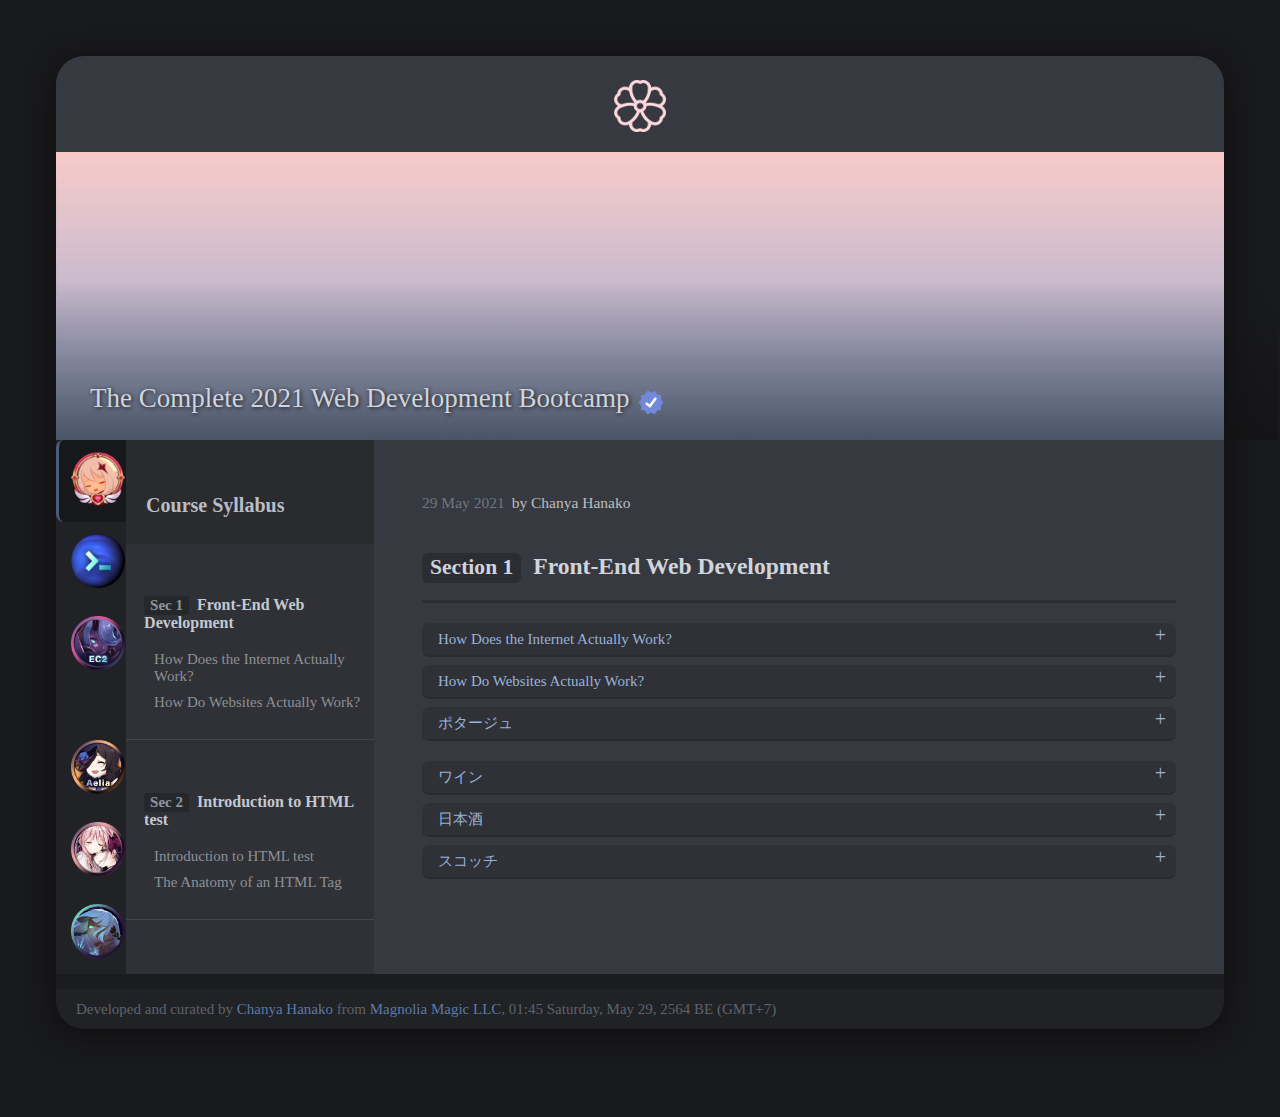
==== commit 1eb543d0: "fine-tune design and add accordion" ====
--- a/index.html
+++ b/index.html
@@ -2,20 +2,16 @@
 <html lang="en">
 <head>
     <meta charset="UTF-8">
-
     <!-- Search Engine -->
     <meta name="image" content="https://soulocode.github.io/soulocode/images/thumbnail.jpg">
-
     <!-- Schema.org for Google -->
     <meta itemprop="image" content="https://soulocode.github.io/soulocode/images/thumbnail.jpg">
-
     <!-- Open Graph (Facebook) -->
     <meta property="og:type" content="website">
     <meta property="og:url" content="https://soulocode.github.io/soulocode/">
     <meta property="og:title" content="SouloCode Webtech Ltd.">
     <meta property="og:description" content="Build A New World">
     <meta property="og:image" content="https://soulocode.github.io/soulocode/images/thumbnail.jpg">
-
     <!-- Twitter -->
     <meta property="twitter:card" content="summary_large_image">
     <meta property="twitter:url" content="https://soulocode.github.io/soulocode/">
@@ -30,9 +26,9 @@
     <!-- Google Fonts -->
     <link href="https://fonts.googleapis.com/css2?family=Source+Code+Pro:ital,wght@0,200;0,300;0,400;0,500;0,600;0,700;0,900;1,200;1,300;1,400;1,500;1,600;1,700;1,900&display=swap" rel="stylesheet">
 
-    <title>Magnolia Magic Hub – Web Development & UX/UI Design Diary</title>
+    <title>Magnolia Magic Hub – Web Development & UX/UI Design Consultancy</title>
     <link rel="icon" href="images/magnolia-icon-pink.png" type="image/png">
-    <meta name="author" content="Chanya (Lihua Chao-xing 丽华吵醒) at https://github.com/magnoliamagic">
+    <meta name="author" content="Chanya Hanako at https://github.com/magnoliamagic">
 </head>
 <body>
 <div class="page-background">
@@ -118,40 +114,94 @@
             <div class="content-body">
                 <div class="post-inline">
                     <p class="post-date">29 May 2021</p>
-                    <p>by Chanya</p>
+                    <p>by Chanya Hanako</p>
                 </div>
                 <h2 class="post-title">
                     <span class="post-title-indicator">Section 1</span>
                     Front-End Web Development
                 </h2>
 
-                <h3 id="internet">How Does the Internet Actually Work?</h3>
-                <img src="webbootcamp_assets/sec1_6_01.png" class="full" alt="content image">
-                <img src="webbootcamp_assets/sec1_6_02.png" class="full" alt="content image">
-                <img src="webbootcamp_assets/sec1_6_03.png" class="full" alt="content image">
-                <img src="webbootcamp_assets/sec1_6_04.png" class="full" alt="content image">
-                <img src="webbootcamp_assets/sec1_6_05.png" class="full" alt="content image">
-                <img src="webbootcamp_assets/sec1_6_06.png" class="full" alt="content image">
-                <img src="webbootcamp_assets/sec1_6_07.png" class="full" alt="content image">
-                <img src="webbootcamp_assets/sec1_6_08.png" class="full" alt="content image">
-
-                <h3 id="website">How Do Websites Actually Work?</h3>
+<!--                <h3 id="internet">How Does the Internet Actually Work?</h3>-->
+<!--                <h3 id="website">How Do Websites Actually Work?</h3>-->
+<!--                <h2>How Do Websites Actually Work?</h2>-->
+
+                <dl class="menu meal accordion">
+                    <dt class="item pasta">How Does the Internet Actually Work?</dt>
+                    <div class="name">
+                        <dd>
+                            <img src="webbootcamp_assets/sec1_6_01.png" class="full" alt="content image">
+                            <img src="webbootcamp_assets/sec1_6_02.png" class="full" alt="content image">
+                            <img src="webbootcamp_assets/sec1_6_03.png" class="full" alt="content image">
+                            <img src="webbootcamp_assets/sec1_6_04.png" class="full" alt="content image">
+                            <img src="webbootcamp_assets/sec1_6_05.png" class="full" alt="content image">
+                            <img src="webbootcamp_assets/sec1_6_06.png" class="full" alt="content image">
+                            <img src="webbootcamp_assets/sec1_6_07.png" class="full" alt="content image">
+                            <img src="webbootcamp_assets/sec1_6_08.png" class="full" alt="content image">
+                        </dd>
+                        <dd>ペペロンチーノ</dd>
+                        <dd>バジルトマト</dd>
+                    </div>
+
+                    <dt class="item curry">How Do Websites Actually Work?</dt>
+                    <div class="name">
+                        <dd>
+                            <p>What does HTML, CSS, and JavaScript do exactly?</p>
+                        </dd>
+                        <dd>ホットカシミール</dd>
+                    </div>
+
+                    <dt class="item soup">ポタージュ</dt>
+                    <div class="name">
+                        <dd>春菊</dd>
+                        <dd>クレソン</dd>
+                        <dd>パセリ</dd>
+                        <dd>人参</dd>
+                    </div>
+                </dl>
+
+<!--                <h2>=== 飲物 ===</h2>-->
+                <dl class="menu liquors">
+                    <dt class="item wine">ワイン</dt>
+                    <div class="name">
+                        <dd>セントラルコースト</dd>
+                        <dd>リード</dd>
+                        <dd>セレック</dd>
+                    </div>
+
+                    <dt class="item sake">日本酒</dt>
+                    <div class="name">
+                        <dd>山間</dd>
+                        <dd>獺祭</dd>
+                        <dd>八海山</dd>
+                        <dd>菊姫-春</dd>
+                        <dd>菊姫-夏</dd>
+                        <dd>菊姫-秋</dd>
+                        <dd>菊姫-冬</dd>
+                    </div>
+
+                    <dt class="item scotch">スコッチ</dt>
+                    <div class="name">
+                        <dd>ケイデンヘッズ</dd>
+                        <dd>クロネッカー</dd>
+                        <dd>イチロー</dd>
+                    </div>
+                </dl>
+
 
             </div>
         </div>
-
 
         <div class="footer">
             <p class="developer">
-                Created & Curated by <a href="https://github.com/magnoliamagic">Chanya @MagnoliaMagic</a>,
+                Developed and curated by <a href="https://github.com/magnoliamagic">Chanya Hanako</a> from <a href="https://github.com/magnoliamagic">Magnolia Magic LLC</a>,
                 01:45 Saturday, May 29, 2564 BE (GMT+7)
             </p>
         </div>
-
     </div>
 </div>
 
 <script src="https://cdn.jsdelivr.net/npm/bootstrap@5.0.0-beta2/dist/js/bootstrap.bundle.min.js" integrity="sha384-b5kHyXgcpbZJO/tY9Ul7kGkf1S0CWuKcCD38l8YkeH8z8QjE0GmW1gYU5S9FOnJ0" crossorigin="anonymous"></script>
+<script src="scripts/accordion.js"></script>
 
 </body>
 </html>--- a/styles/styles.css
+++ b/styles/styles.css
@@ -1,13 +1,14 @@
 @import "fundamentals.css";
 @import "colors.css";
+@import "accordion.css";
 
 .page-background {
     padding: 3rem;
 }
 .content-block {
     background-color: #1a1c1f;
+    border-radius: 28px;
     box-shadow: 0 5px 30px rgba(12, 9, 7, .8);
-    border-radius: 12px;
     width: 100%;
     max-width: 1440px;
     margin: 0 auto 2rem ;
@@ -17,7 +18,7 @@
 .content-header {
     text-align: center;
     background-color: #36393f;
-    border-radius: 12px 12px 0 0;
+    border-radius: 28px 28px 0 0;
 }
 .header-info {
     padding: 1.5rem 1.85rem 1.25rem;
@@ -98,7 +99,7 @@
 }
 .course-index {
     background-color: #2f3136;
-    width: 26%;
+    width: 24%;
 }
 .course-index-title {
     background-color: rgba(32, 34, 37, .4);
@@ -161,9 +162,10 @@
     padding: 2px 8px 4px;
     margin-right: 6px;
     font-size: 1.35rem;
-    color: #8f9ed4;
-    color: #919dc7;
-    color: #a2accf;
+    /*color: #8f9ed4;*/
+    /*color: #919dc7;*/
+    /*color: #a2accf;*/
+    /*color: #abb2c8;*/
 }
 .content-body img.full {
     width: 100%;
@@ -172,15 +174,18 @@
 /*----- # footer section -----*/
 .footer {
     background-color: #202225;
+    border-radius:  0 0 28px 28px;
 }
 .footer a {
     color: #5071af;
+    color: #678cc4d9;
 }
 .footer a:hover {
     color: #5d81c5;
+    color: #678cc4;
 }
 .developer {
     color: #5f636d;
     font-size: 15px;
-    padding: 0.25rem 1rem;
+    padding: 6px 20px;
 }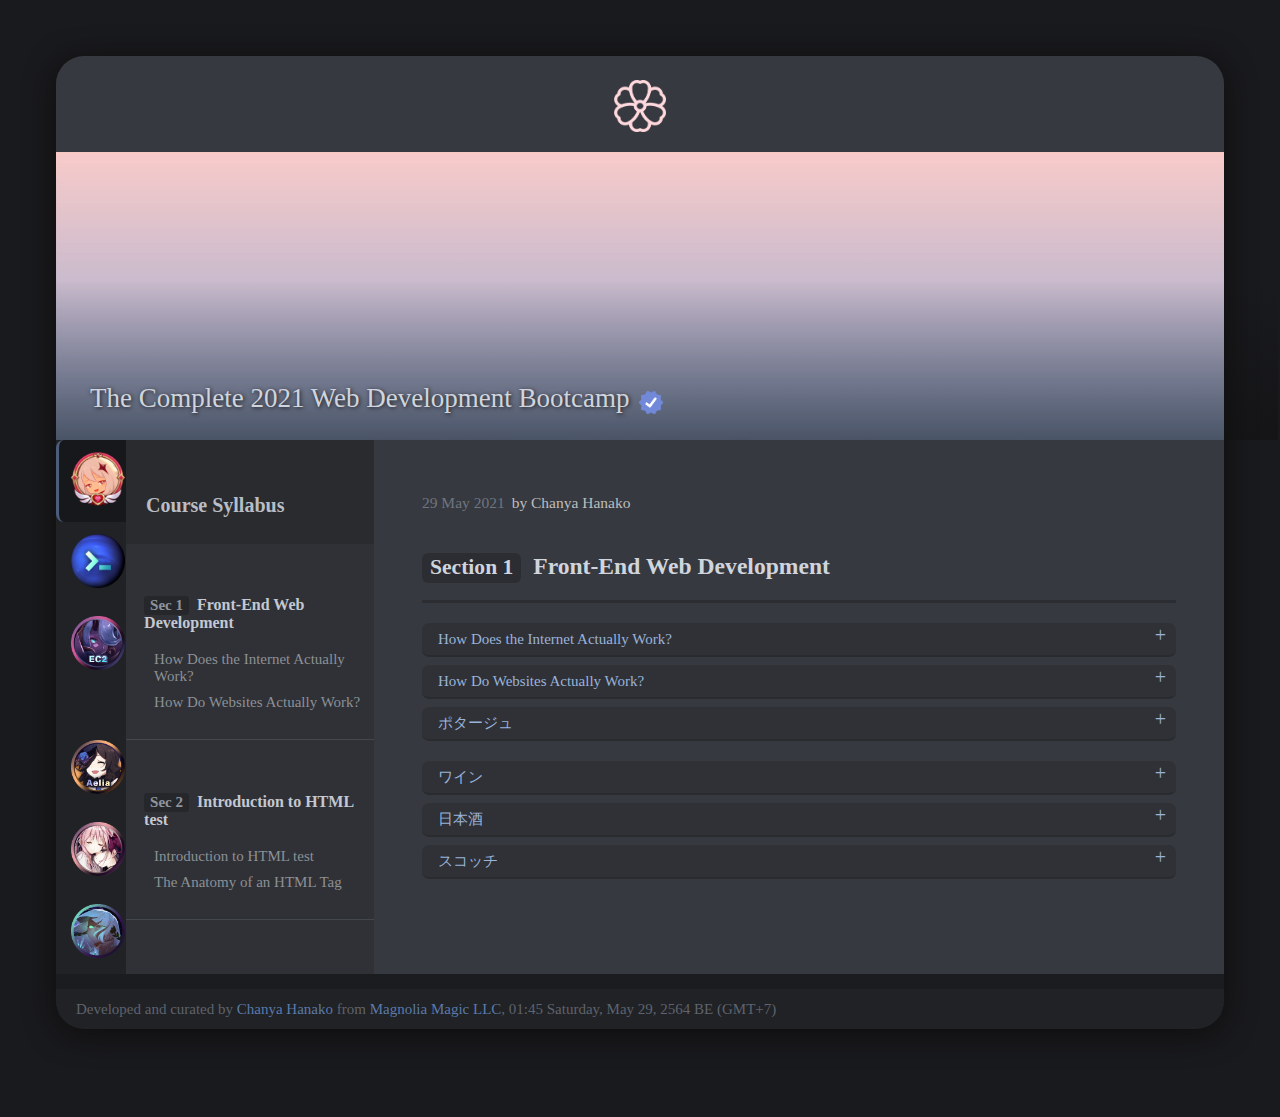
==== commit 140ebae3: "update content" ====
--- a/index.html
+++ b/index.html
@@ -147,7 +147,11 @@
                         <dd>
                             <p>What does HTML, CSS, and JavaScript do exactly?</p>
                         </dd>
-                        <dd>ホットカシミール</dd>
+                        <dd>
+                            <img src="webbootcamp_assets/sec1_7_01.png" class="full" alt="content image">
+                            <img src="webbootcamp_assets/sec1_7_02.png" class="full" alt="content image">
+                            <img src="webbootcamp_assets/sec1_7_03.png" class="full" alt="content image">
+                        </dd>
                     </div>
 
                     <dt class="item soup">ポタージュ</dt>
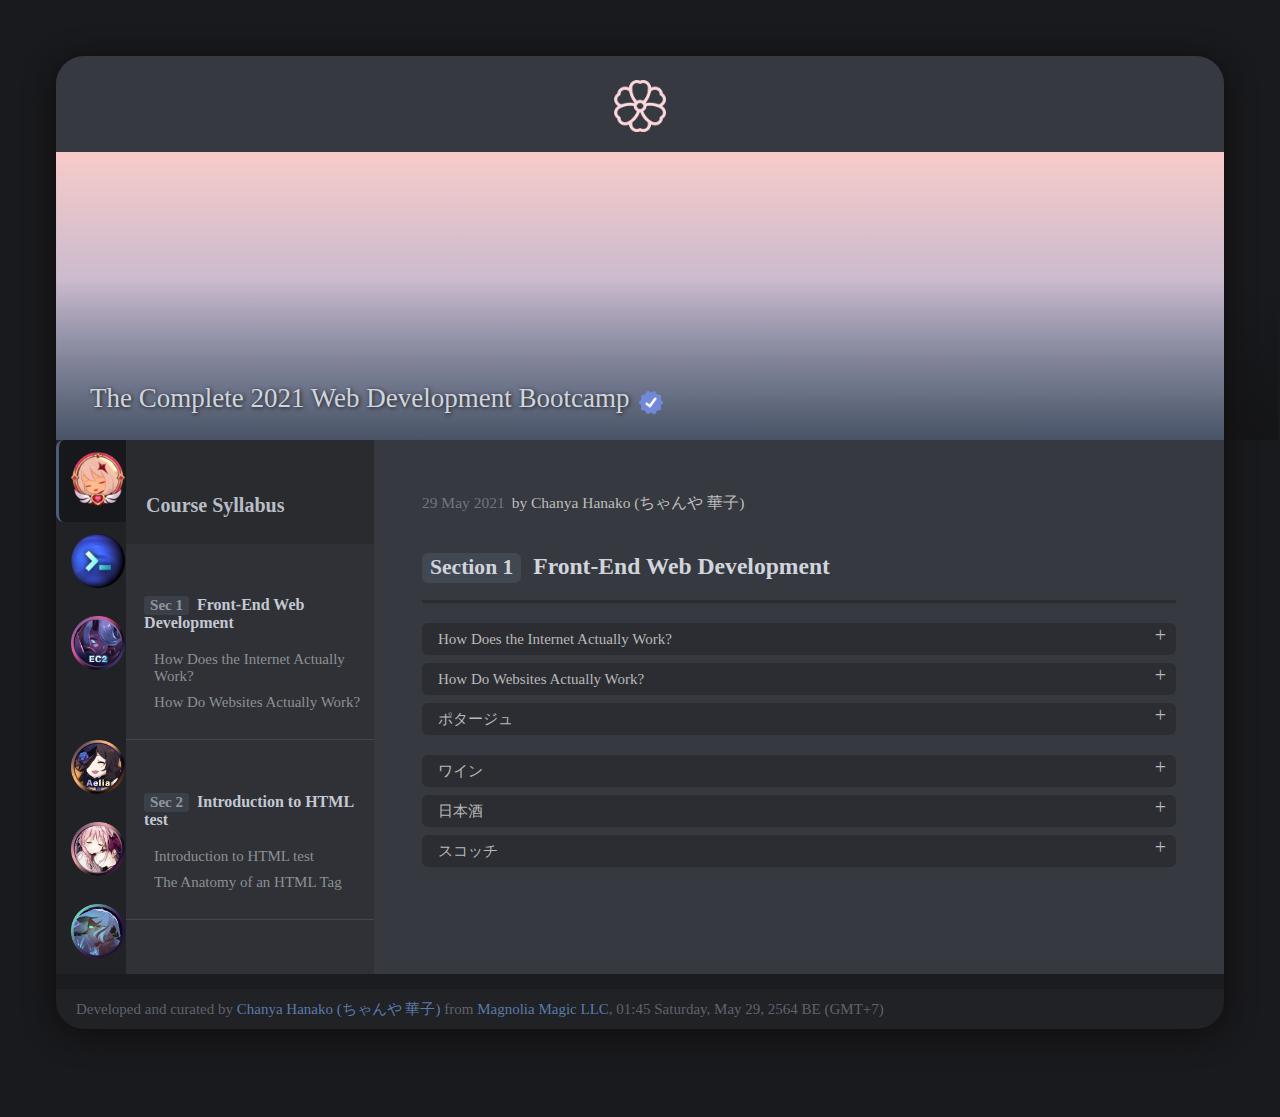
==== commit 30daed6a: "update content" ====
--- a/index.html
+++ b/index.html
@@ -114,7 +114,7 @@
             <div class="content-body">
                 <div class="post-inline">
                     <p class="post-date">29 May 2021</p>
-                    <p>by Chanya Hanako</p>
+                    <p>by Chanya Hanako (ちゃんや 華子)</p>
                 </div>
                 <h2 class="post-title">
                     <span class="post-title-indicator">Section 1</span>
@@ -138,7 +138,7 @@
                             <img src="webbootcamp_assets/sec1_6_07.png" class="full" alt="content image">
                             <img src="webbootcamp_assets/sec1_6_08.png" class="full" alt="content image">
                         </dd>
-                        <dd>ペペロンチーノ</dd>
+                        <dd><a href="https://www.submarinecablemap.com/">Submarine Cable Map</a></dd>
                         <dd>バジルトマト</dd>
                     </div>
 
@@ -197,7 +197,7 @@
 
         <div class="footer">
             <p class="developer">
-                Developed and curated by <a href="https://github.com/magnoliamagic">Chanya Hanako</a> from <a href="https://github.com/magnoliamagic">Magnolia Magic LLC</a>,
+                Developed and curated by <a href="https://github.com/magnoliamagic">Chanya Hanako (ちゃんや 華子)</a> from <a href="https://github.com/magnoliamagic">Magnolia Magic LLC</a>,
                 01:45 Saturday, May 29, 2564 BE (GMT+7)
             </p>
         </div>
--- a/styles/styles.css
+++ b/styles/styles.css
@@ -117,6 +117,7 @@
 .category-indicator {
     background-color: #202225;
     background-color: rgba(32, 34, 37, .9);
+    background-color: rgba(85, 95, 111, 0.5);
     padding: 1px 6px 2px;
     border-radius: 3px;
     margin-right: 4px;
@@ -158,6 +159,7 @@
 .post-title-indicator {
     background-color: #25282d;
     background-color: rgba(32, 34, 37, .5);
+    background-color: rgba(85, 95, 111, 0.4);
     border-radius: 6px;
     padding: 2px 8px 4px;
     margin-right: 6px;
